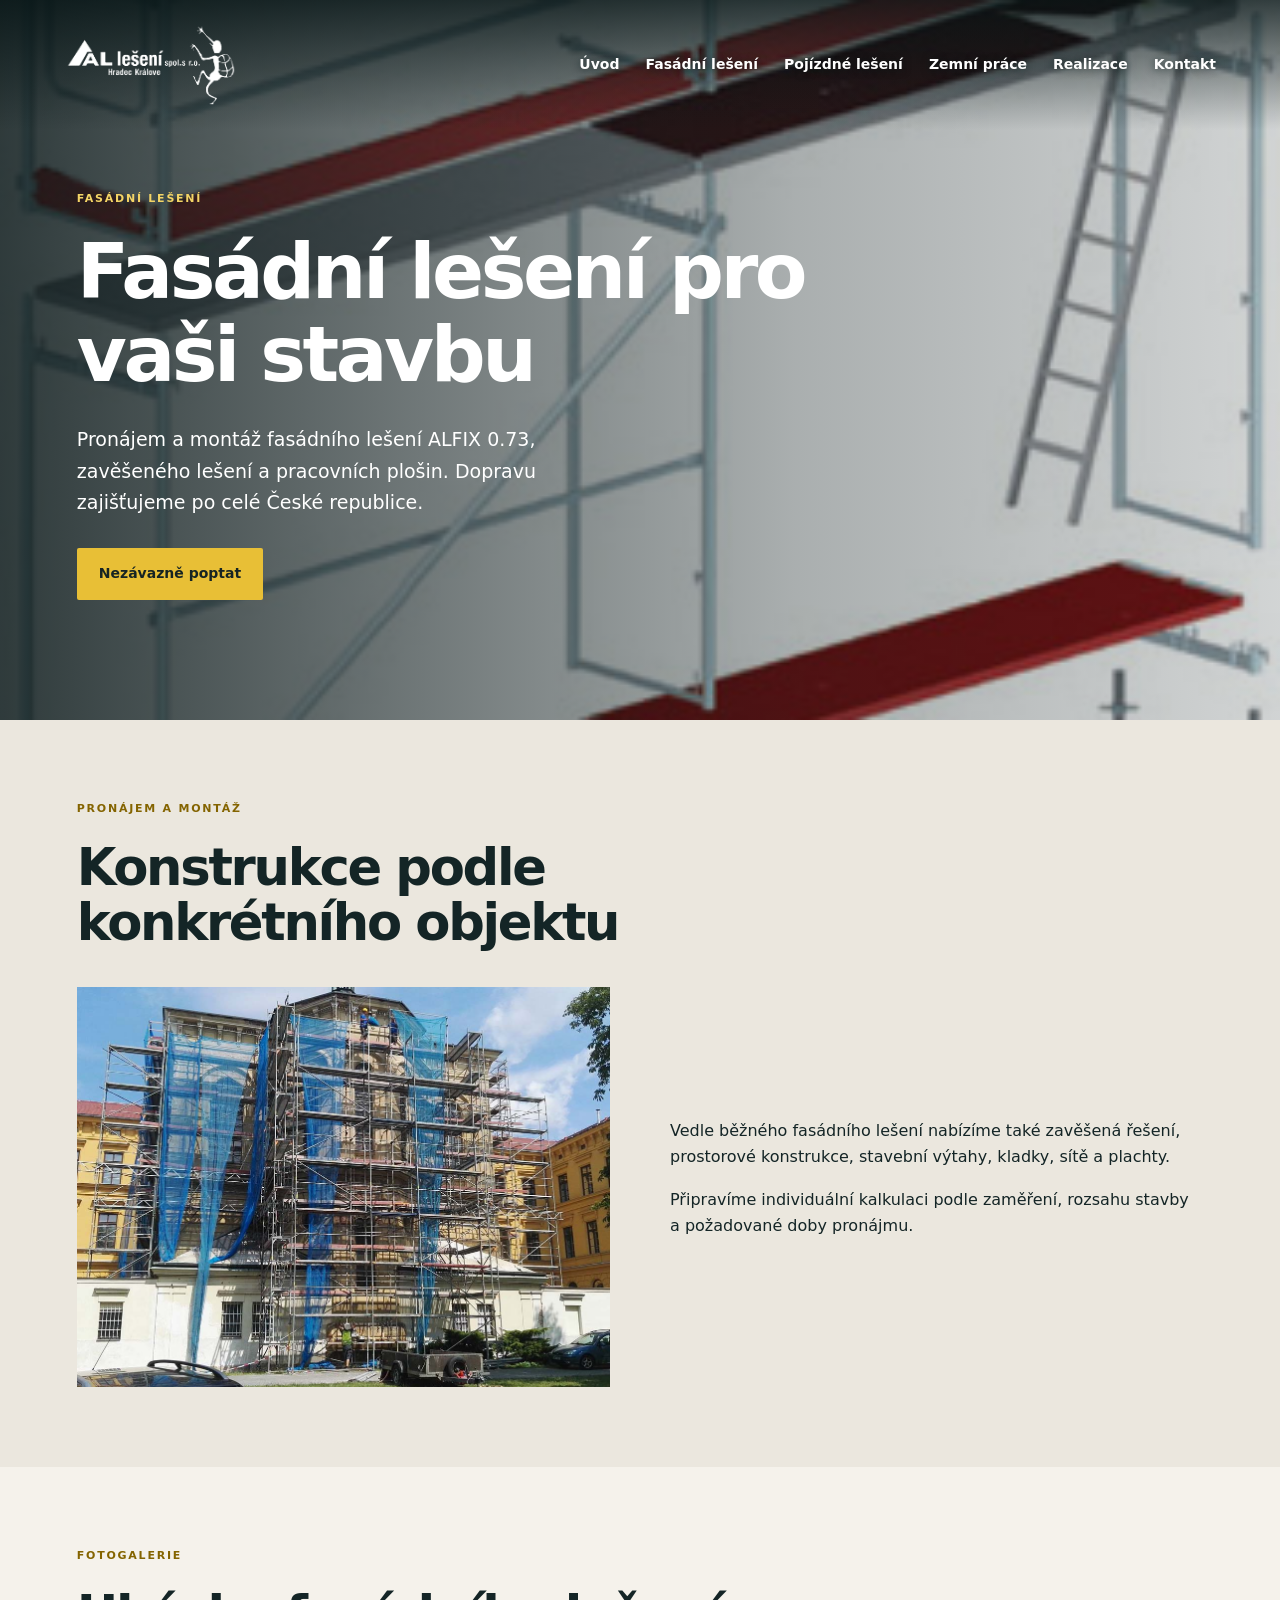
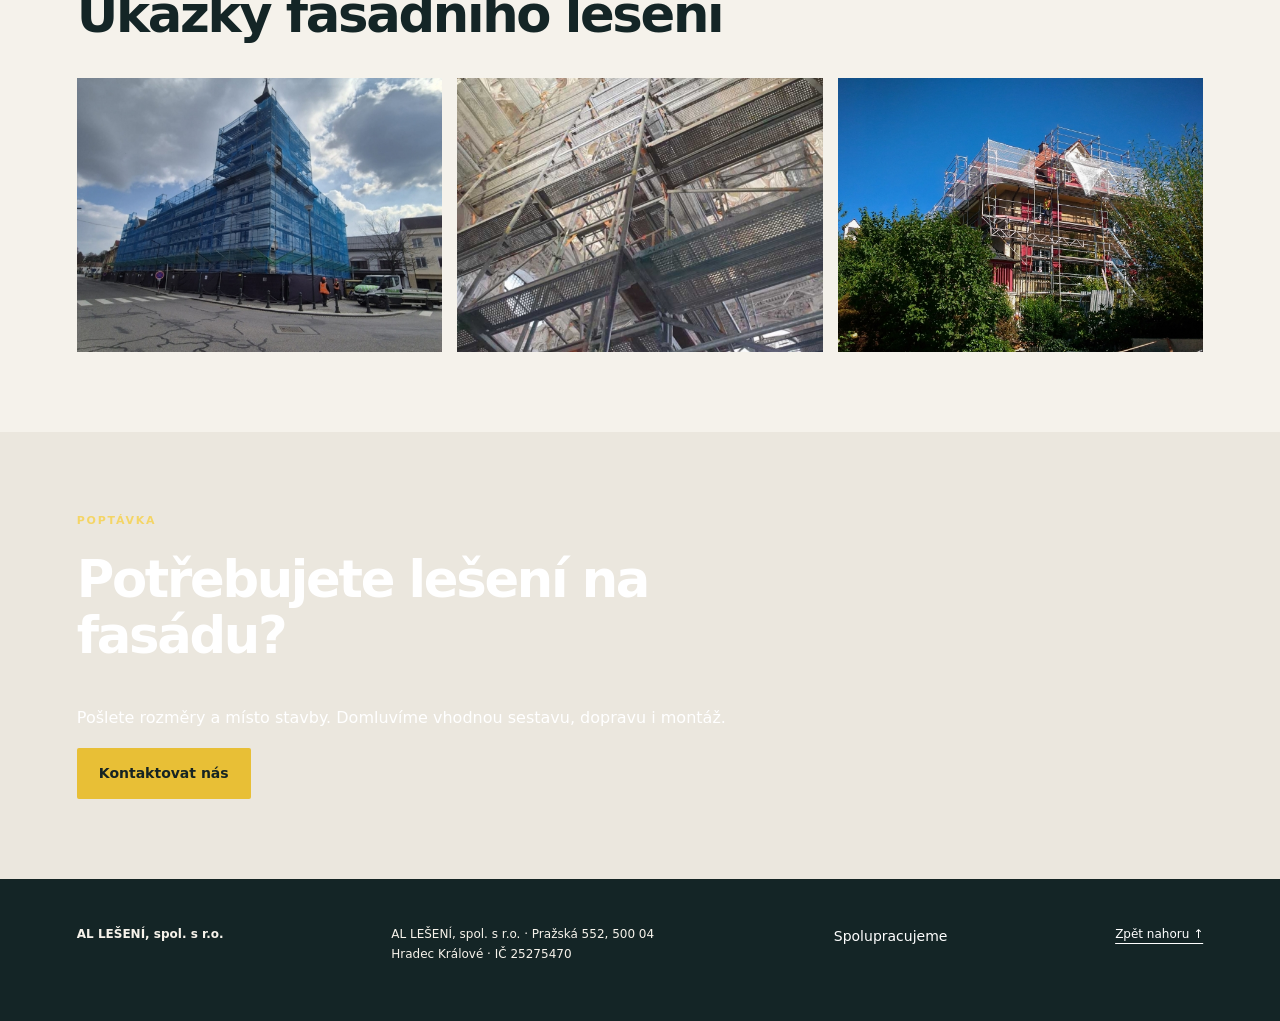
==== fasadni-leseni/index.html @ f6377f09 "Overlay navigation on hero and use yellow accents" ====
<!doctype html><html lang="cs" id="top"><head><meta charset="utf-8"><meta name="viewport" content="width=device-width, initial-scale=1"><title>Fasádní lešení | AL LEŠENÍ, spol. s r.o.</title><meta name="description" content="Informace o fasádním lešení a kontakt na AL LEŠENÍ."><meta name="theme-color" content="#e8bf36"><meta name="robots" content="noindex,nofollow"><link rel="canonical" href="https://al-leseni.seb-dev.cloud/fasadni-leseni/"><meta property="og:title" content="Fasádní lešení"><meta property="og:description" content="Informace o fasádním lešení a kontakt na AL LEŠENÍ."><meta property="og:type" content="website"><meta property="og:url" content="https://al-leseni.seb-dev.cloud/fasadni-leseni/"><link rel="stylesheet" href="../assets/site.css"><style>:root{--accent:#e8bf36;--ink:#142526;--paper:#f5f2eb;--display:system-ui,sans-serif}</style><script type="module" src="../assets/site.js"></script></head><body><a class="skip" href="#main">Přejít na obsah</a><header class="header"><a class="brand" href="../"><img src="../assets/al/logo.png" alt="AL LEŠENÍ, spol. s r.o."></a><button type="button" class="menu-toggle" aria-expanded="false" aria-controls="navigation" hidden>Menu</button><nav id="navigation" aria-label="Hlavní navigace"><a class="nav-link" href="../">Úvod</a><a class="nav-link" href="./">Fasádní lešení</a><a class="nav-link" href="../pojizdne-leseni/">Pojízdné lešení</a><a class="nav-link" href="../zemni-prace/">Zemní práce</a><a class="nav-link" href="../realizace/">Realizace</a><a class="nav-link" href="../kontakt/">Kontakt</a></nav></header><main id="main"><section id="uvod" class="hero hero--split" data-module="hero"><div class="hero-copy"><p class="eyebrow">FASÁDNÍ LEŠENÍ</p><h1>Fasádní lešení pro vaši stavbu</h1><p class="lead">Pronájem a montáž fasádního lešení ALFIX 0.73, zavěšeného lešení a pracovních plošin. Dopravu zajišťujeme po celé České republice.</p><div class="actions"><a class="button" href="../kontakt/">Nezávazně poptat</a></div></div><div class="hero-media"><img src="../assets/al/fasada.jpg" alt="Fasádní lešení na stavbě" fetchpriority="high" decoding="async" width="1200" height="800"></div></section><section id="sluzba" class="section " data-module="split"><div class="section-heading"><div><p class="eyebrow">PRONÁJEM A MONTÁŽ</p><h2>Konstrukce podle konkrétního objektu</h2></div></div><div class="split"><img src="../assets/al/fasada-2.jpg" alt="Fasádní lešení na budově" loading="lazy" decoding="async" width="1200" height="800"><div><p>Vedle běžného fasádního lešení nabízíme také zavěšená řešení, prostorové konstrukce, stavební výtahy, kladky, sítě a plachty.</p><p>Připravíme individuální kalkulaci podle zaměření, rozsahu stavby a požadované doby pronájmu.</p></div></div></section><section id="ukazky" class="section " data-module="gallery"><div class="section-heading"><div><p class="eyebrow">FOTOGALERIE</p><h2>Ukázky fasádního lešení</h2></div></div><div class="gallery" data-gallery><a href="../assets/al/budova-chocen.jpeg" data-photo><img src="../assets/al/budova-chocen.jpeg" alt="Lešení u radnice v Chocni" loading="lazy" decoding="async" width="1200" height="800"></a><a href="../assets/al/budova-interier.jpg" data-photo><img src="../assets/al/budova-interier.jpg" alt="Lešení v interiéru" loading="lazy" decoding="async" width="1200" height="800"></a><a href="../assets/al/budova-zurich.jpg" data-photo><img src="../assets/al/budova-zurich.jpg" alt="Lešení na vile v Zürichu" loading="lazy" decoding="async" width="1200" height="800"></a><dialog aria-label="Ukázky fasádního lešení"><div class="dialog-tools"><button type="button" data-close>Zavřít ×</button><button type="button" data-prev aria-label="Předchozí fotografie">←</button><button type="button" data-next aria-label="Další fotografie">→</button><span data-position role="status"></span></div><img data-large alt=""></dialog></div></section><section class="cta section" id="poptavka" data-module="cta"><p class="eyebrow">POPTÁVKA</p><h2>Potřebujete lešení na fasádu?</h2><p>Pošlete rozměry a místo stavby. Domluvíme vhodnou sestavu, dopravu i montáž.</p><a class="button" href="../kontakt/">Kontaktovat nás</a></section></main><footer class="footer"><strong>AL LEŠENÍ, spol. s r.o.</strong><p>AL LEŠENÍ, spol. s r.o. · Pražská 552, 500 04 Hradec Králové · IČ 25275470</p><div><a class="nav-link" href="../spolupracujeme/">Spolupracujeme</a></div><a href="#top">Zpět nahoru ↑</a></footer></body></html>
---- assets/site.css ----
*{box-sizing:border-box}html{scroll-behavior:smooth;scroll-padding-top:110px}body{margin:0;background:var(--paper,#f6f4ee);color:var(--ink,#182521);font:16px/1.65 system-ui,sans-serif}a{color:inherit;text-underline-offset:5px}button,input,textarea{font:inherit}button,a,input,textarea,summary{-webkit-tap-highlight-color:transparent}button,.button{cursor:pointer}a:focus-visible,button:focus-visible,input:focus-visible,textarea:focus-visible,summary:focus-visible{outline:3px solid var(--accent);outline-offset:5px}img,video{max-width:100%;display:block;object-fit:cover}h1,h2,h3,p{margin-top:0}h1,h2{font-family:var(--display);line-height:1.08;letter-spacing:-.045em}h1{font-size:clamp(3rem,6vw,6.6rem);margin-bottom:28px;max-width:14ch}h2{font-size:clamp(2rem,4vw,3.8rem);max-width:22ch}h3{line-height:1.25;font-size:1.4rem}button{border:1px solid currentColor;border-radius:3px;background:transparent;padding:10px 18px;color:inherit}[hidden]{display:none!important}.skip{position:absolute;top:-100px;left:20px;z-index:100;background:white;padding:15px}.skip:focus{top:10px}.header{padding:22px max(5vw,22px);display:flex;align-items:center;justify-content:space-between;gap:25px;background:var(--paper);border-bottom:1px solid #17241f25}.brand{text-decoration:none;font-size:25px;font-weight:800;letter-spacing:-.04em}.brand span{display:block;font-size:10px;letter-spacing:.13em;text-transform:uppercase;font-weight:600}.header nav{display:flex;gap:26px;align-items:center}.nav-link{text-decoration:none;font-size:14px}.header .menu-toggle{display:none}.hero{display:grid;grid-template-columns:1.05fr 1fr;min-height:650px;align-items:stretch}.hero-copy{padding:80px 6vw;align-self:center}.eyebrow{font-size:11px;font-weight:750;letter-spacing:.16em;text-transform:uppercase;color:var(--accent);margin-bottom:22px}.lead{font-size:19px;max-width:44ch}.hero-media{min-width:0;position:relative;background:var(--ink)}.hero-media>img,.hero-media>div,.hero-media video,.hero-media [data-embed]>img{height:100%;width:100%;object-fit:cover}.hero-media>div{position:relative}.hero-media button{position:absolute;bottom:24px;right:24px;background:var(--paper);color:var(--ink);z-index:2}.hero-media iframe{width:100%;height:100%;min-height:360px;border:0}.media-note{position:absolute;top:12px;left:20px;right:20px;color:white;background:#0009;padding:10px;font-size:12px}.hero--cover{position:relative;min-height:720px;color:white}.hero--cover .hero-media{position:absolute;inset:0}.hero--cover .hero-media:after{content:'';position:absolute;inset:0;background:linear-gradient(90deg,#000b,transparent);pointer-events:none}.hero--cover .hero-copy{position:relative;z-index:1}.hero--cover .eyebrow{color:white}.hero--cover .hero-media button{z-index:3}.actions{display:flex;flex-wrap:wrap;gap:15px;margin-top:30px}.button,form button{display:inline-block;background:var(--accent);color:white;text-decoration:none;padding:14px 22px;border:0;border-radius:2px;font-size:14px;font-weight:650}.section{padding:80px max(6vw,22px);scroll-margin-top:20px}.section-heading{display:flex;justify-content:space-between;gap:40px;align-items:end;margin-bottom:36px}.section-heading h2{margin-bottom:0}.section-heading>p{max-width:36ch}.stats-section{background:var(--ink);color:white;padding-top:42px;padding-bottom:42px}.stats-section .section-heading{margin-bottom:22px}.stats-section h2{font-size:22px}.stats{display:grid;grid-template-columns:repeat(3,1fr);gap:35px;margin:0}.stats>div{display:flex;flex-direction:column-reverse}.stats dt{font-size:13px;opacity:.75}.stats dd{font-size:36px;letter-spacing:-.04em;margin:0 0 8px}.cards{display:grid;grid-template-columns:repeat(3,minmax(0,1fr));gap:24px}.card{border:1px solid #17241f25;background:#ffffff80;overflow:hidden}.card img{width:100%;height:auto;aspect-ratio:4/3}.card-copy{padding:26px}.card-copy p:last-child{margin-bottom:0}.card-number{display:block;font-size:40px;color:var(--accent);padding:25px 26px 0}.card .eyebrow{font-size:10px;margin-bottom:12px}.text-link{font-weight:700;font-size:14px}.collection-controls{display:flex;justify-content:space-between;gap:20px;flex-wrap:wrap;margin-bottom:28px}.collection-controls label{display:flex;gap:14px;align-items:center}.filters{display:flex;gap:8px;flex-wrap:wrap}.filters button{font-size:13px}.filters [aria-pressed=true]{background:var(--ink);color:white}.result-count{font-size:12px;margin:18px 0 0}.split{display:grid;grid-template-columns:1fr 1fr;gap:60px;align-items:center}.split img{width:100%;height:auto;aspect-ratio:4/3}.split p{max-width:55ch}.steps{counter-reset:step;display:grid;grid-template-columns:repeat(3,1fr);gap:35px;padding:0;list-style:none}.steps li{border-top:1px solid #17241f40;padding-top:22px;counter-increment:step}.steps li:before{content:'0' counter(step);display:block;color:var(--accent);margin-bottom:30px}.gallery{display:grid;grid-template-columns:repeat(3,1fr);gap:15px}.gallery>a>img{width:100%;height:auto;aspect-ratio:4/3}.modal-open{overflow:hidden}dialog{border:0;width:min(1100px,95vw);max-height:95dvh;padding:18px;background:var(--paper);color:var(--ink)}dialog::backdrop{background:#000c}dialog img{width:100%;height:min(70vh,700px);object-fit:contain}.dialog-tools{display:flex;align-items:center;gap:14px;flex-wrap:wrap;margin-bottom:14px}.dialog-tools span{margin-left:auto}.specs{max-width:850px;margin:0}.specs>div{display:grid;grid-template-columns:1fr 1fr;gap:20px;border-bottom:1px solid #17241f30;padding:16px 0}.specs dd{margin:0;font-weight:700}.tags{display:flex;flex-wrap:wrap;gap:12px;list-style:none;padding:0}.tags li{padding:15px 23px;border:1px solid #17241f30;border-radius:40px}.faq{max-width:850px}.faq details{padding:20px 0;border-bottom:1px solid #17241f30}.faq summary{font-size:20px;cursor:pointer}.faq p{margin:20px 0 0}.contact-grid{display:grid;grid-template-columns:1fr 1fr;gap:60px}.contact-address{white-space:pre-line}.contact-email{font-size:clamp(18px,2.4vw,30px);overflow-wrap:anywhere}form{display:grid;gap:16px}label{display:grid;gap:6px;font-size:13px}input,textarea{width:100%;padding:12px;border:1px solid #17241f40;background:#fff9;border-radius:3px;color:var(--ink)}form>p{font-size:13px}form button{justify-self:start}.cta{background:var(--ink);color:white}.cta .eyebrow{color:white}.footer{padding:45px max(6vw,22px);border-top:1px solid #17241f30;display:flex;align-items:start;justify-content:space-between;gap:30px;font-size:12px}.footer p{max-width:36ch}.footer>div{display:flex;gap:20px}
@media(max-width:1000px){.cards{grid-template-columns:repeat(2,minmax(0,1fr))}.header nav{gap:15px}.hero-copy{padding:55px 5vw}.contact-grid{gap:30px}}
@media(max-width:760px){.header{flex-wrap:wrap;padding:18px 22px}.header nav{width:100%;flex-direction:column;align-items:start;padding:15px 0}.enhanced .header .menu-toggle{display:block}.enhanced .header nav:not(.open){display:none}.hero{grid-template-columns:1fr;min-height:0}.hero-copy{padding:55px 22px}.hero-media{height:340px}.hero--cover{min-height:680px}.hero--cover .hero-media{height:100%}.hero--cover .hero-copy{align-self:start;padding-top:80px}.section{padding:50px 22px}.section-heading{display:block}.section-heading>p{margin-top:18px}.cards,.split,.contact-grid,.steps{grid-template-columns:1fr}.split{gap:25px}.stats{grid-template-columns:1fr;gap:24px}.stats dd{font-size:32px}.gallery{grid-template-columns:repeat(2,1fr)}.footer{flex-direction:column;padding:30px 22px;gap:14px}.collection-controls label{width:100%}.collection-controls input{min-width:0}.hero-media iframe{min-height:0}}
@media(prefers-reduced-motion:reduce){html{scroll-behavior:auto}*,*:before,*:after{animation:none!important;transition:none!important}}

@media(max-width:760px){.brand{max-width:220px}.brand span{max-width:205px;font-size:9px}.header{gap:12px}.header .menu-toggle{padding:8px 12px;margin-left:auto}}

/* Shared layouts for optional business modules. */
.module-grid{display:grid;grid-template-columns:repeat(auto-fit,minmax(min(100%,260px),1fr));gap:24px}.module-card{margin:0;padding:28px;border:1px solid #23332d26;border-radius:16px;min-width:0;overflow-wrap:anywhere}.module-card img{width:100%;height:190px;object-fit:contain;border-radius:8px;margin-bottom:20px}.module-card h3{margin-top:0}.review blockquote{margin:0 0 24px;font-size:1.2rem}.partner-list{list-style:none;padding:0}.partner-list .module-card{display:flex;flex-direction:column;align-items:center;justify-content:center;gap:16px;text-align:center}.partner-list img{height:100px}.location-grid{display:grid;grid-template-columns:1fr 1fr;gap:32px}address{font-style:normal;line-height:1.8}.map-panel{background:#23332d0a;border:1px solid #23332d26;padding:24px;border-radius:16px;min-height:280px}.map-panel iframe{display:block;width:100%;height:320px;border:0;border-radius:8px}.download-list{padding:0;list-style:none}.download-list li{display:flex;align-items:center;justify-content:space-between;gap:24px;padding:24px 0;border-bottom:1px solid #23332d26}.download-list h3{margin:0}.download-list .button{flex-shrink:0}.sr-only{position:absolute;width:1px;height:1px;padding:0;margin:-1px;overflow:hidden;clip:rect(0,0,0,0);white-space:nowrap;border:0}@media(max-width:760px){.location-grid{grid-template-columns:1fr}.download-list li{align-items:flex-start;flex-direction:column}}

/* AL LEŠENÍ visual identity */
.header{background:#142526;color:#fff;border-bottom:3px solid var(--accent);min-height:104px}.header nav{flex-wrap:wrap;justify-content:flex-end}.brand{display:block;flex:0 0 auto}.brand img{width:220px;height:82px;object-fit:contain;object-position:left center}.nav-link:hover,.nav-link:focus-visible{color:#ffd9d9}.hero--cover .hero-media:after{background:linear-gradient(90deg,rgba(8,19,20,.94),rgba(8,19,20,.56) 55%,rgba(8,19,20,.24))}.hero--cover .hero-copy{max-width:900px}.hero--cover h1{max-width:13ch}.hero--cover .lead{max-width:38ch}.button:hover{background:#a72129}.card img{object-fit:cover}.gallery img{object-fit:cover}.section:nth-of-type(2n){background:#ebe7de}.cta{background:#172b2d}.footer{background:#142526;color:#f7f3eb}.footer a{color:#fff}@media(max-width:760px){.header{min-height:80px}.brand img{width:164px;height:62px}.hero--cover .hero-copy{padding-top:72px}.hero--cover .hero-media:after{background:linear-gradient(180deg,#081314c9,#08131450)}.hero--cover h1{font-size:clamp(2.8rem,10vw,4rem)}}

/* AL LEŠENÍ: navigation and logo over every hero */
.header{position:absolute;inset:0 0 auto;z-index:10;min-height:0;padding:24px max(5vw,22px);background:linear-gradient(180deg,rgba(5,19,20,.78),rgba(5,19,20,0));border:0;color:#fff;box-shadow:none}.header nav{position:relative;z-index:1}.header .brand{position:relative;z-index:1}.header .brand img{width:224px;height:82px}.header .nav-link{color:#fff;font-weight:650;text-shadow:0 1px 8px #071718b3}.header .nav-link:hover,.header .nav-link:focus-visible{color:#f6d767}.header .menu-toggle{color:#fff;border-color:#fff9;background:#10242566}
.hero,.hero--cover{position:relative;display:flex;align-items:center;min-height:720px;color:#fff}.hero .hero-media,.hero--cover .hero-media{position:absolute;inset:0;height:100%;width:100%;z-index:0}.hero .hero-media>img,.hero .hero-media>div{width:100%;height:100%}.hero .hero-media:after,.hero--cover .hero-media:after{content:'';position:absolute;inset:0;background:linear-gradient(90deg,rgba(5,19,20,.83),rgba(5,19,20,.34) 62%,rgba(5,19,20,.18));pointer-events:none}.hero .hero-copy,.hero--cover .hero-copy{position:relative;z-index:1;align-self:center;padding:165px max(6vw,22px) 95px;max-width:900px}.hero .eyebrow,.hero--cover .eyebrow{color:#f4d566}.hero .lead{color:#fff}.hero .actions{position:relative;z-index:1}
.button,form button{background:var(--accent);color:#162423}.button:hover,form button:hover{background:#f4d66a;color:#162423}.eyebrow{color:#846400}.card-number{color:#846400}.cta .eyebrow{color:#f4d566}.footer .nav-link:hover{color:#f4d566}
@media(max-width:760px){.header{padding:15px 22px;align-items:center;gap:10px;min-height:0}.header .brand img{width:164px;height:65px}.enhanced .header nav.open{background:rgba(10,29,30,.96);border:1px solid #fff3;border-radius:8px;padding:18px;gap:12px}.header .menu-toggle{margin-left:auto}.hero,.hero--cover{min-height:700px}.hero .hero-media,.hero--cover .hero-media{height:100%}.hero .hero-media:after,.hero--cover .hero-media:after{background:linear-gradient(180deg,rgba(5,19,20,.74),rgba(5,19,20,.64) 65%,rgba(5,19,20,.38))}.hero .hero-copy,.hero--cover .hero-copy{align-self:center;padding:155px 22px 78px;max-width:100%}.hero h1{font-size:clamp(2.7rem,10vw,4.3rem)}.hero .lead{font-size:17px}}
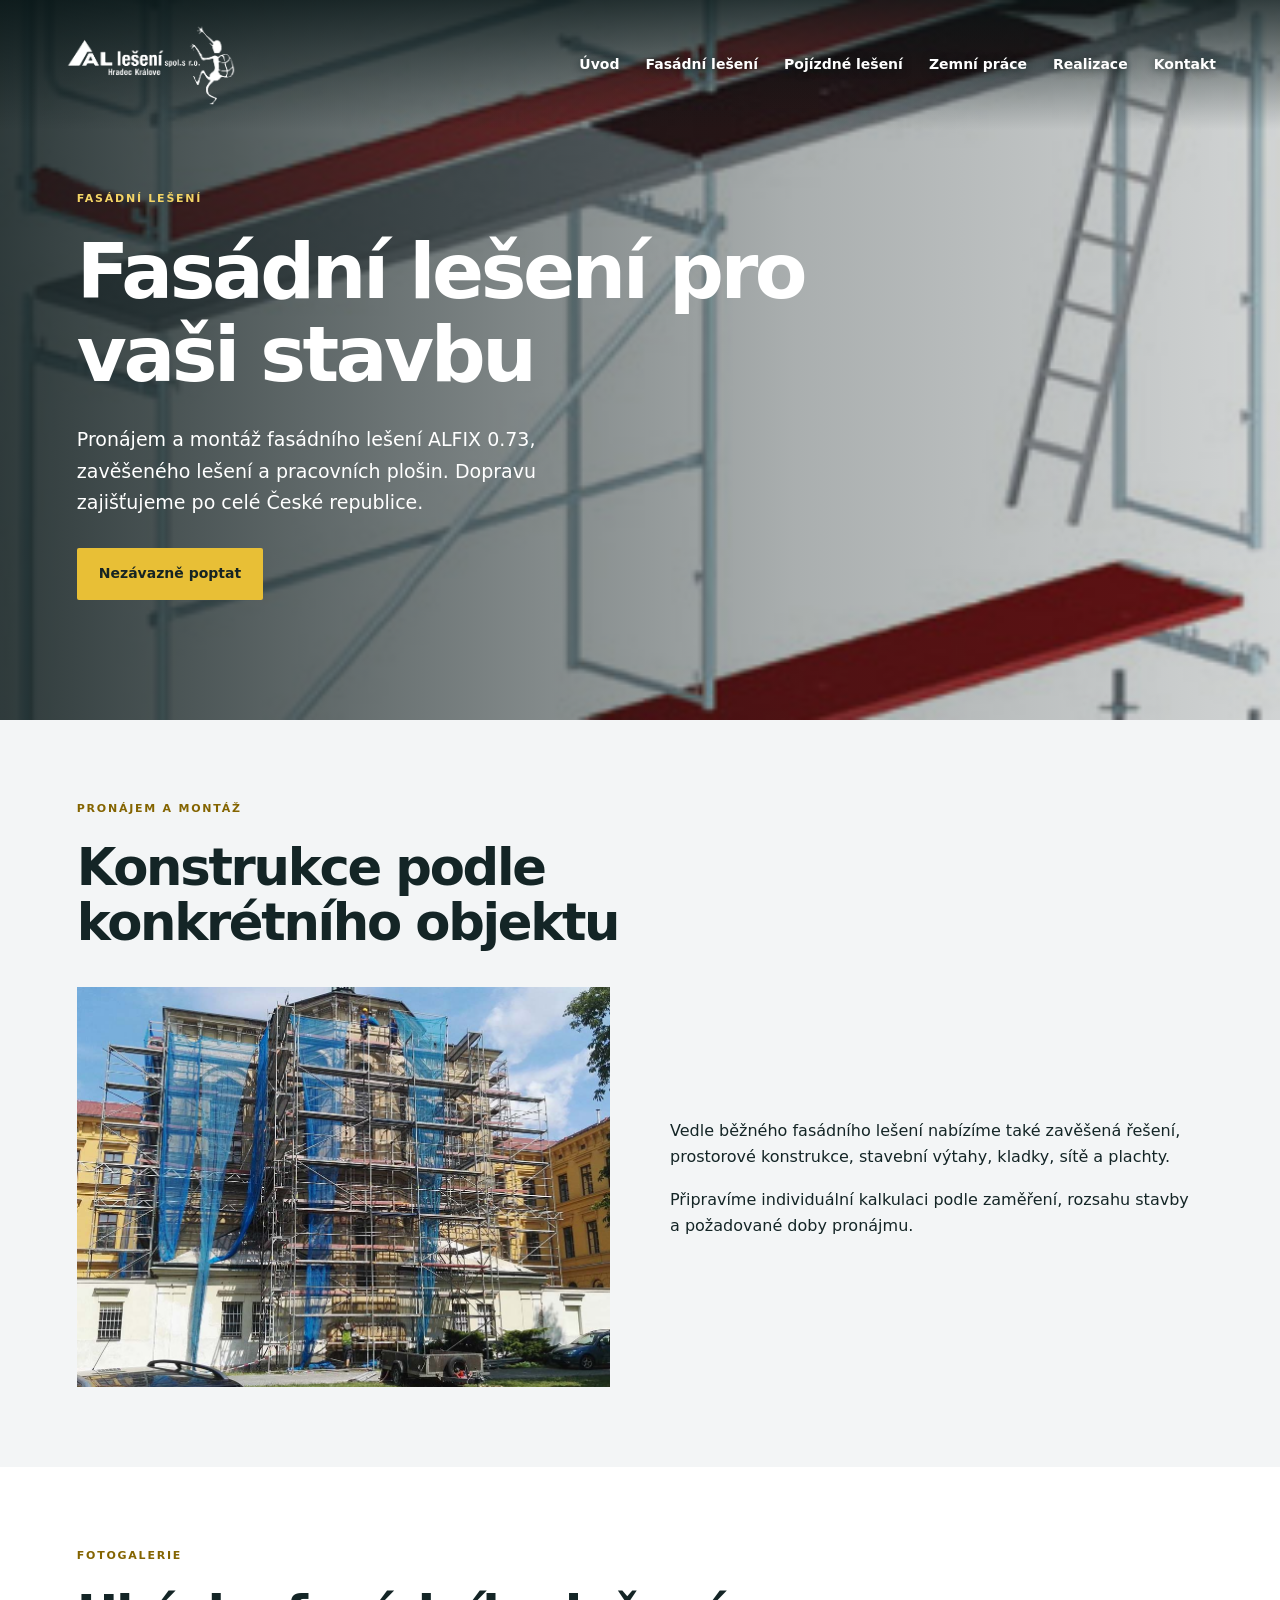
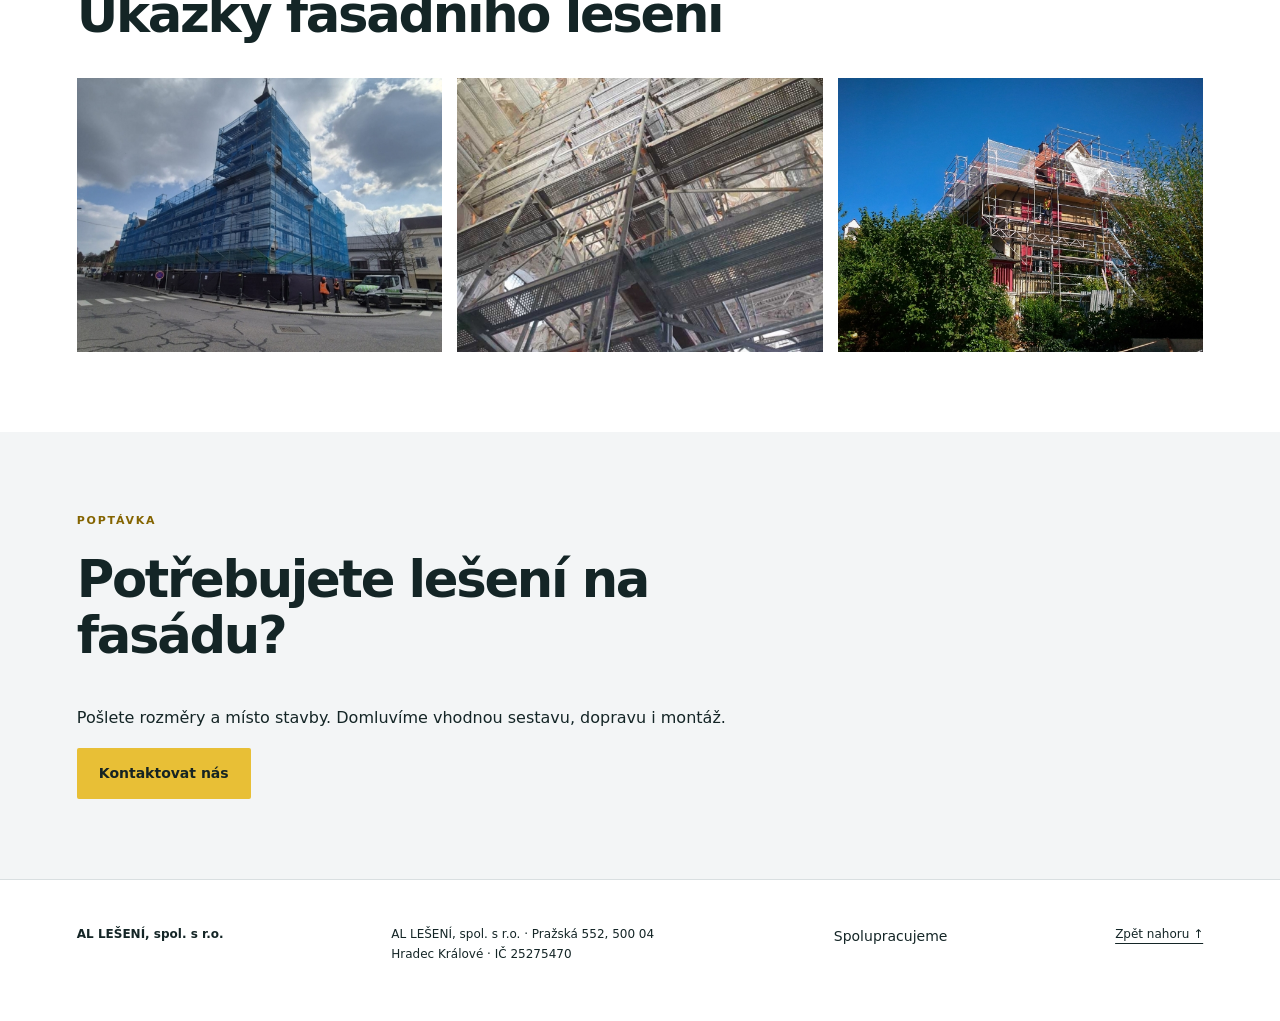
==== commit 73a8901b: "Use white and soft gray page backgrounds" ====
--- a/fasadni-leseni/index.html
+++ b/fasadni-leseni/index.html
@@ -1 +1 @@
-<!doctype html><html lang="cs" id="top"><head><meta charset="utf-8"><meta name="viewport" content="width=device-width, initial-scale=1"><title>Fasádní lešení | AL LEŠENÍ, spol. s r.o.</title><meta name="description" content="Informace o fasádním lešení a kontakt na AL LEŠENÍ."><meta name="theme-color" content="#e8bf36"><meta name="robots" content="noindex,nofollow"><link rel="canonical" href="https://al-leseni.seb-dev.cloud/fasadni-leseni/"><meta property="og:title" content="Fasádní lešení"><meta property="og:description" content="Informace o fasádním lešení a kontakt na AL LEŠENÍ."><meta property="og:type" content="website"><meta property="og:url" content="https://al-leseni.seb-dev.cloud/fasadni-leseni/"><link rel="stylesheet" href="../assets/site.css"><style>:root{--accent:#e8bf36;--ink:#142526;--paper:#f5f2eb;--display:system-ui,sans-serif}</style><script type="module" src="../assets/site.js"></script></head><body><a class="skip" href="#main">Přejít na obsah</a><header class="header"><a class="brand" href="../"><img src="../assets/al/logo.png" alt="AL LEŠENÍ, spol. s r.o."></a><button type="button" class="menu-toggle" aria-expanded="false" aria-controls="navigation" hidden>Menu</button><nav id="navigation" aria-label="Hlavní navigace"><a class="nav-link" href="../">Úvod</a><a class="nav-link" href="./">Fasádní lešení</a><a class="nav-link" href="../pojizdne-leseni/">Pojízdné lešení</a><a class="nav-link" href="../zemni-prace/">Zemní práce</a><a class="nav-link" href="../realizace/">Realizace</a><a class="nav-link" href="../kontakt/">Kontakt</a></nav></header><main id="main"><section id="uvod" class="hero hero--split" data-module="hero"><div class="hero-copy"><p class="eyebrow">FASÁDNÍ LEŠENÍ</p><h1>Fasádní lešení pro vaši stavbu</h1><p class="lead">Pronájem a montáž fasádního lešení ALFIX 0.73, zavěšeného lešení a pracovních plošin. Dopravu zajišťujeme po celé České republice.</p><div class="actions"><a class="button" href="../kontakt/">Nezávazně poptat</a></div></div><div class="hero-media"><img src="../assets/al/fasada.jpg" alt="Fasádní lešení na stavbě" fetchpriority="high" decoding="async" width="1200" height="800"></div></section><section id="sluzba" class="section " data-module="split"><div class="section-heading"><div><p class="eyebrow">PRONÁJEM A MONTÁŽ</p><h2>Konstrukce podle konkrétního objektu</h2></div></div><div class="split"><img src="../assets/al/fasada-2.jpg" alt="Fasádní lešení na budově" loading="lazy" decoding="async" width="1200" height="800"><div><p>Vedle běžného fasádního lešení nabízíme také zavěšená řešení, prostorové konstrukce, stavební výtahy, kladky, sítě a plachty.</p><p>Připravíme individuální kalkulaci podle zaměření, rozsahu stavby a požadované doby pronájmu.</p></div></div></section><section id="ukazky" class="section " data-module="gallery"><div class="section-heading"><div><p class="eyebrow">FOTOGALERIE</p><h2>Ukázky fasádního lešení</h2></div></div><div class="gallery" data-gallery><a href="../assets/al/budova-chocen.jpeg" data-photo><img src="../assets/al/budova-chocen.jpeg" alt="Lešení u radnice v Chocni" loading="lazy" decoding="async" width="1200" height="800"></a><a href="../assets/al/budova-interier.jpg" data-photo><img src="../assets/al/budova-interier.jpg" alt="Lešení v interiéru" loading="lazy" decoding="async" width="1200" height="800"></a><a href="../assets/al/budova-zurich.jpg" data-photo><img src="../assets/al/budova-zurich.jpg" alt="Lešení na vile v Zürichu" loading="lazy" decoding="async" width="1200" height="800"></a><dialog aria-label="Ukázky fasádního lešení"><div class="dialog-tools"><button type="button" data-close>Zavřít ×</button><button type="button" data-prev aria-label="Předchozí fotografie">←</button><button type="button" data-next aria-label="Další fotografie">→</button><span data-position role="status"></span></div><img data-large alt=""></dialog></div></section><section class="cta section" id="poptavka" data-module="cta"><p class="eyebrow">POPTÁVKA</p><h2>Potřebujete lešení na fasádu?</h2><p>Pošlete rozměry a místo stavby. Domluvíme vhodnou sestavu, dopravu i montáž.</p><a class="button" href="../kontakt/">Kontaktovat nás</a></section></main><footer class="footer"><strong>AL LEŠENÍ, spol. s r.o.</strong><p>AL LEŠENÍ, spol. s r.o. · Pražská 552, 500 04 Hradec Králové · IČ 25275470</p><div><a class="nav-link" href="../spolupracujeme/">Spolupracujeme</a></div><a href="#top">Zpět nahoru ↑</a></footer></body></html>+<!doctype html><html lang="cs" id="top"><head><meta charset="utf-8"><meta name="viewport" content="width=device-width, initial-scale=1"><title>Fasádní lešení | AL LEŠENÍ, spol. s r.o.</title><meta name="description" content="Informace o fasádním lešení a kontakt na AL LEŠENÍ."><meta name="theme-color" content="#e8bf36"><meta name="robots" content="noindex,nofollow"><link rel="canonical" href="https://al-leseni.seb-dev.cloud/fasadni-leseni/"><meta property="og:title" content="Fasádní lešení"><meta property="og:description" content="Informace o fasádním lešení a kontakt na AL LEŠENÍ."><meta property="og:type" content="website"><meta property="og:url" content="https://al-leseni.seb-dev.cloud/fasadni-leseni/"><link rel="stylesheet" href="../assets/site.css?v=20261030-white"><style>:root{--accent:#e8bf36;--ink:#142526;--paper:#ffffff;--display:system-ui,sans-serif}</style><script type="module" src="../assets/site.js?v=20261030-white"></script></head><body><a class="skip" href="#main">Přejít na obsah</a><header class="header"><a class="brand" href="../"><img src="../assets/al/logo.png" alt="AL LEŠENÍ, spol. s r.o."></a><button type="button" class="menu-toggle" aria-expanded="false" aria-controls="navigation" hidden>Menu</button><nav id="navigation" aria-label="Hlavní navigace"><a class="nav-link" href="../">Úvod</a><a class="nav-link" href="./">Fasádní lešení</a><a class="nav-link" href="../pojizdne-leseni/">Pojízdné lešení</a><a class="nav-link" href="../zemni-prace/">Zemní práce</a><a class="nav-link" href="../realizace/">Realizace</a><a class="nav-link" href="../kontakt/">Kontakt</a></nav></header><main id="main"><section id="uvod" class="hero hero--split" data-module="hero"><div class="hero-copy"><p class="eyebrow">FASÁDNÍ LEŠENÍ</p><h1>Fasádní lešení pro vaši stavbu</h1><p class="lead">Pronájem a montáž fasádního lešení ALFIX 0.73, zavěšeného lešení a pracovních plošin. Dopravu zajišťujeme po celé České republice.</p><div class="actions"><a class="button" href="../kontakt/">Nezávazně poptat</a></div></div><div class="hero-media"><img src="../assets/al/fasada.jpg" alt="Fasádní lešení na stavbě" fetchpriority="high" decoding="async" width="1200" height="800"></div></section><section id="sluzba" class="section " data-module="split"><div class="section-heading"><div><p class="eyebrow">PRONÁJEM A MONTÁŽ</p><h2>Konstrukce podle konkrétního objektu</h2></div></div><div class="split"><img src="../assets/al/fasada-2.jpg" alt="Fasádní lešení na budově" loading="lazy" decoding="async" width="1200" height="800"><div><p>Vedle běžného fasádního lešení nabízíme také zavěšená řešení, prostorové konstrukce, stavební výtahy, kladky, sítě a plachty.</p><p>Připravíme individuální kalkulaci podle zaměření, rozsahu stavby a požadované doby pronájmu.</p></div></div></section><section id="ukazky" class="section " data-module="gallery"><div class="section-heading"><div><p class="eyebrow">FOTOGALERIE</p><h2>Ukázky fasádního lešení</h2></div></div><div class="gallery" data-gallery><a href="../assets/al/budova-chocen.jpeg" data-photo><img src="../assets/al/budova-chocen.jpeg" alt="Lešení u radnice v Chocni" loading="lazy" decoding="async" width="1200" height="800"></a><a href="../assets/al/budova-interier.jpg" data-photo><img src="../assets/al/budova-interier.jpg" alt="Lešení v interiéru" loading="lazy" decoding="async" width="1200" height="800"></a><a href="../assets/al/budova-zurich.jpg" data-photo><img src="../assets/al/budova-zurich.jpg" alt="Lešení na vile v Zürichu" loading="lazy" decoding="async" width="1200" height="800"></a><dialog aria-label="Ukázky fasádního lešení"><div class="dialog-tools"><button type="button" data-close>Zavřít ×</button><button type="button" data-prev aria-label="Předchozí fotografie">←</button><button type="button" data-next aria-label="Další fotografie">→</button><span data-position role="status"></span></div><img data-large alt=""></dialog></div></section><section class="cta section" id="poptavka" data-module="cta"><p class="eyebrow">POPTÁVKA</p><h2>Potřebujete lešení na fasádu?</h2><p>Pošlete rozměry a místo stavby. Domluvíme vhodnou sestavu, dopravu i montáž.</p><a class="button" href="../kontakt/">Kontaktovat nás</a></section></main><footer class="footer"><strong>AL LEŠENÍ, spol. s r.o.</strong><p>AL LEŠENÍ, spol. s r.o. · Pražská 552, 500 04 Hradec Králové · IČ 25275470</p><div><a class="nav-link" href="../spolupracujeme/">Spolupracujeme</a></div><a href="#top">Zpět nahoru ↑</a></footer></body></html>
--- a/assets/site.css
+++ b/assets/site.css
@@ -16,3 +16,6 @@
 .hero,.hero--cover{position:relative;display:flex;align-items:center;min-height:720px;color:#fff}.hero .hero-media,.hero--cover .hero-media{position:absolute;inset:0;height:100%;width:100%;z-index:0}.hero .hero-media>img,.hero .hero-media>div{width:100%;height:100%}.hero .hero-media:after,.hero--cover .hero-media:after{content:'';position:absolute;inset:0;background:linear-gradient(90deg,rgba(5,19,20,.83),rgba(5,19,20,.34) 62%,rgba(5,19,20,.18));pointer-events:none}.hero .hero-copy,.hero--cover .hero-copy{position:relative;z-index:1;align-self:center;padding:165px max(6vw,22px) 95px;max-width:900px}.hero .eyebrow,.hero--cover .eyebrow{color:#f4d566}.hero .lead{color:#fff}.hero .actions{position:relative;z-index:1}
 .button,form button{background:var(--accent);color:#162423}.button:hover,form button:hover{background:#f4d66a;color:#162423}.eyebrow{color:#846400}.card-number{color:#846400}.cta .eyebrow{color:#f4d566}.footer .nav-link:hover{color:#f4d566}
 @media(max-width:760px){.header{padding:15px 22px;align-items:center;gap:10px;min-height:0}.header .brand img{width:164px;height:65px}.enhanced .header nav.open{background:rgba(10,29,30,.96);border:1px solid #fff3;border-radius:8px;padding:18px;gap:12px}.header .menu-toggle{margin-left:auto}.hero,.hero--cover{min-height:700px}.hero .hero-media,.hero--cover .hero-media{height:100%}.hero .hero-media:after,.hero--cover .hero-media:after{background:linear-gradient(180deg,rgba(5,19,20,.74),rgba(5,19,20,.64) 65%,rgba(5,19,20,.38))}.hero .hero-copy,.hero--cover .hero-copy{align-self:center;padding:155px 22px 78px;max-width:100%}.hero h1{font-size:clamp(2.7rem,10vw,4.3rem)}.hero .lead{font-size:17px}}
+
+/* Light page surfaces */
+body{background:#fff}.section{background:#fff}.section:nth-of-type(2n){background:#f3f5f6}.card{background:#fff;border-color:#d9dfe1}.module-card{background:#fff;border-color:#d9dfe1}.cta{background:#fff;color:var(--ink)}.cta .eyebrow{color:#846400}.footer{background:#fff;color:var(--ink);border-top:1px solid #d9dfe1}.footer a,.footer .nav-link{color:var(--ink)}.footer .nav-link:hover{color:#846400}.map-panel{background:#f3f5f6}dialog{background:#fff}
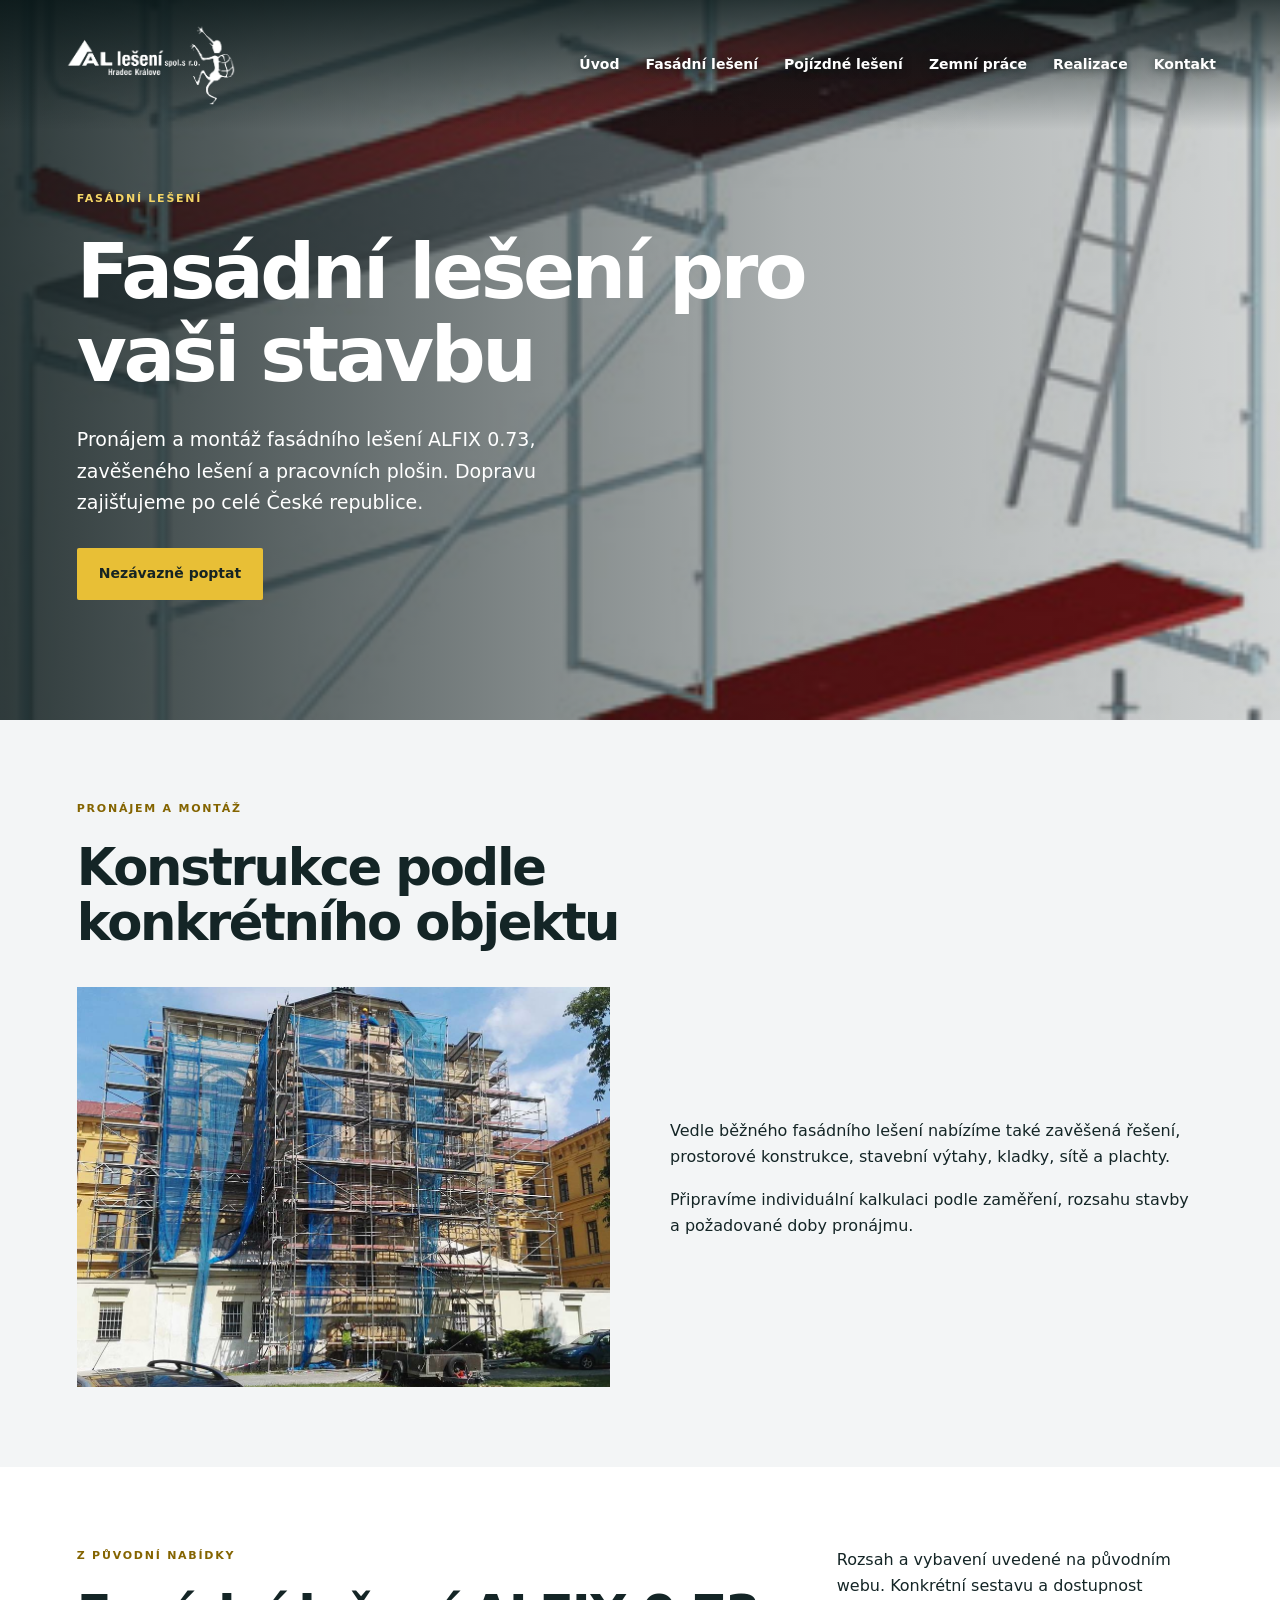
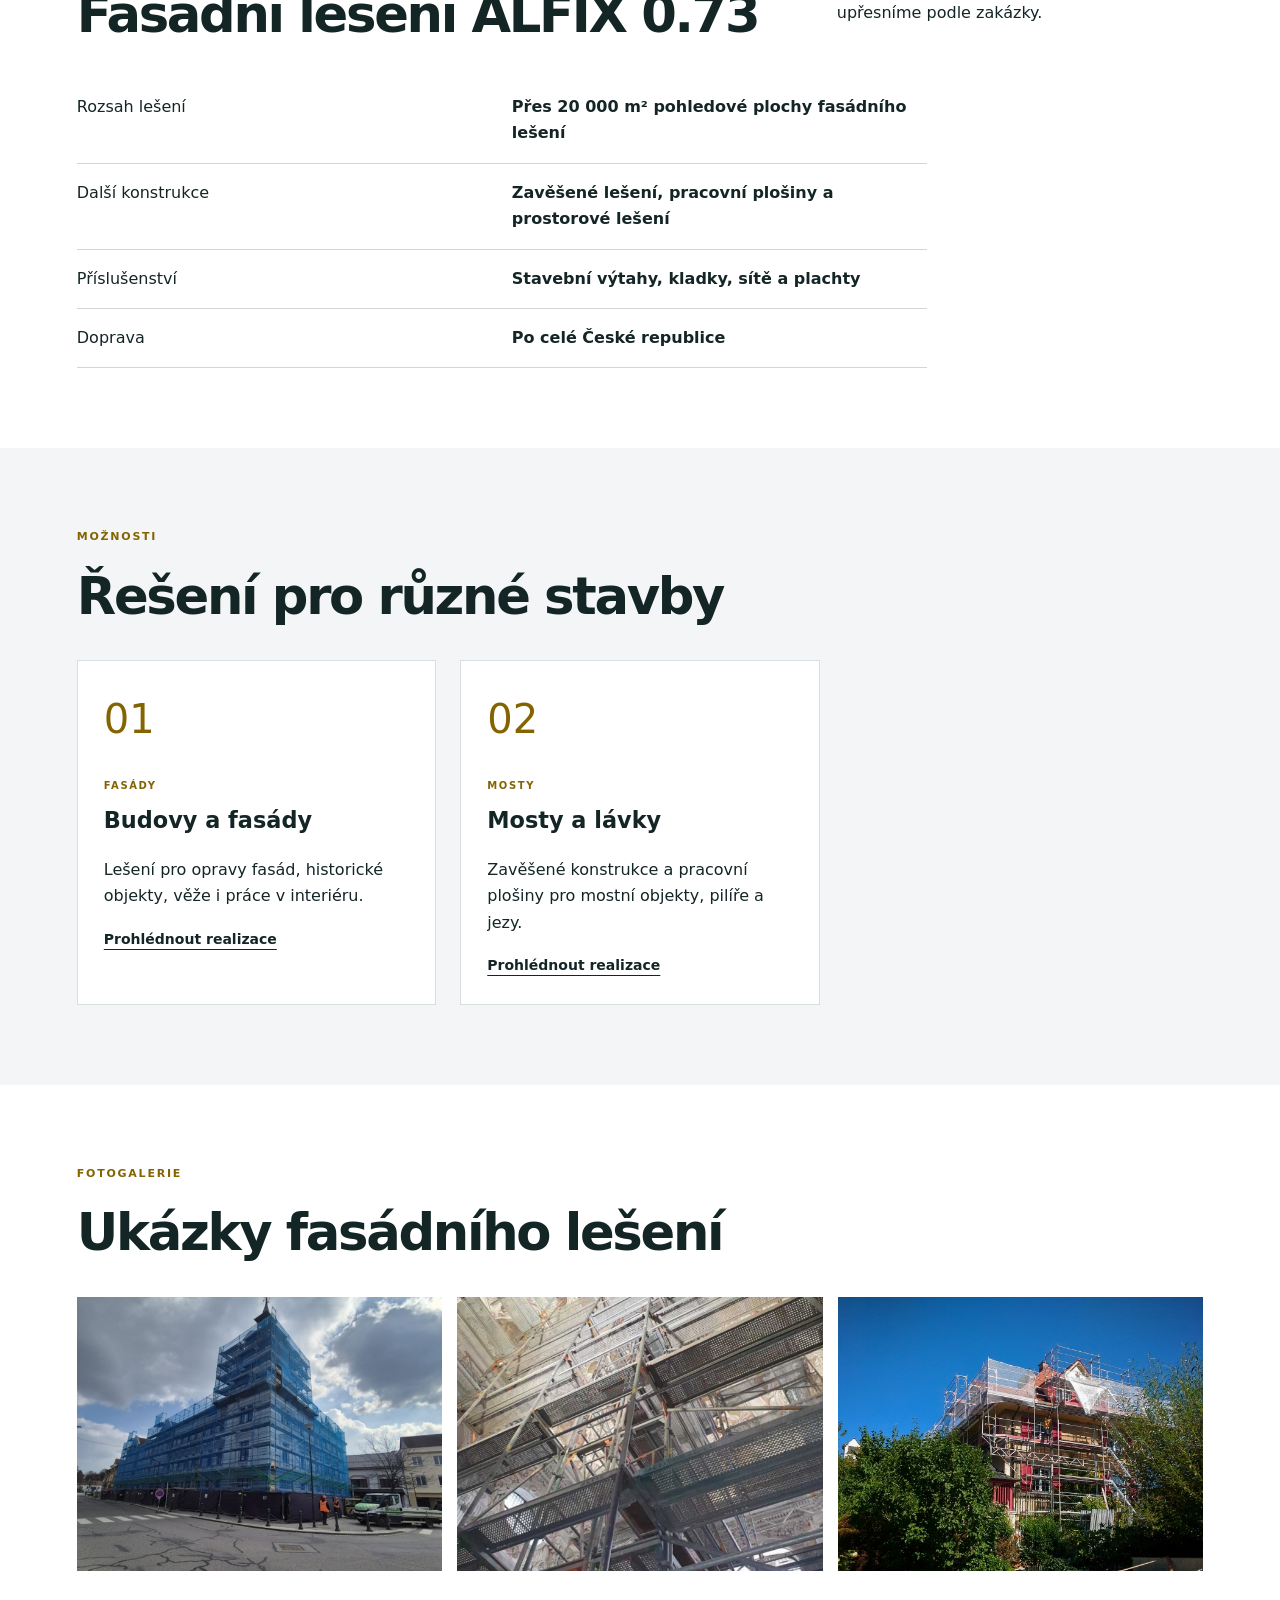
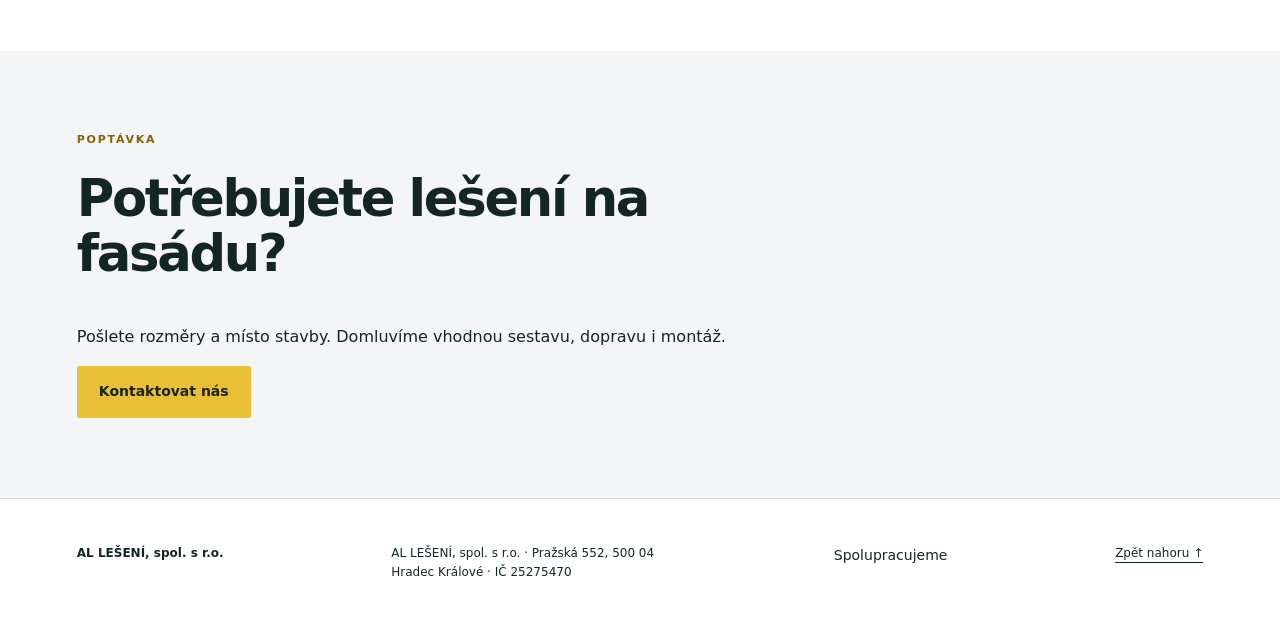
==== commit ca021a43: "Expand AL Lešení service pages and galleries" ====
--- a/fasadni-leseni/index.html
+++ b/fasadni-leseni/index.html
@@ -1 +1 @@
-<!doctype html><html lang="cs" id="top"><head><meta charset="utf-8"><meta name="viewport" content="width=device-width, initial-scale=1"><title>Fasádní lešení | AL LEŠENÍ, spol. s r.o.</title><meta name="description" content="Informace o fasádním lešení a kontakt na AL LEŠENÍ."><meta name="theme-color" content="#e8bf36"><meta name="robots" content="noindex,nofollow"><link rel="canonical" href="https://al-leseni.seb-dev.cloud/fasadni-leseni/"><meta property="og:title" content="Fasádní lešení"><meta property="og:description" content="Informace o fasádním lešení a kontakt na AL LEŠENÍ."><meta property="og:type" content="website"><meta property="og:url" content="https://al-leseni.seb-dev.cloud/fasadni-leseni/"><link rel="stylesheet" href="../assets/site.css?v=20261030-white"><style>:root{--accent:#e8bf36;--ink:#142526;--paper:#ffffff;--display:system-ui,sans-serif}</style><script type="module" src="../assets/site.js?v=20261030-white"></script></head><body><a class="skip" href="#main">Přejít na obsah</a><header class="header"><a class="brand" href="../"><img src="../assets/al/logo.png" alt="AL LEŠENÍ, spol. s r.o."></a><button type="button" class="menu-toggle" aria-expanded="false" aria-controls="navigation" hidden>Menu</button><nav id="navigation" aria-label="Hlavní navigace"><a class="nav-link" href="../">Úvod</a><a class="nav-link" href="./">Fasádní lešení</a><a class="nav-link" href="../pojizdne-leseni/">Pojízdné lešení</a><a class="nav-link" href="../zemni-prace/">Zemní práce</a><a class="nav-link" href="../realizace/">Realizace</a><a class="nav-link" href="../kontakt/">Kontakt</a></nav></header><main id="main"><section id="uvod" class="hero hero--split" data-module="hero"><div class="hero-copy"><p class="eyebrow">FASÁDNÍ LEŠENÍ</p><h1>Fasádní lešení pro vaši stavbu</h1><p class="lead">Pronájem a montáž fasádního lešení ALFIX 0.73, zavěšeného lešení a pracovních plošin. Dopravu zajišťujeme po celé České republice.</p><div class="actions"><a class="button" href="../kontakt/">Nezávazně poptat</a></div></div><div class="hero-media"><img src="../assets/al/fasada.jpg" alt="Fasádní lešení na stavbě" fetchpriority="high" decoding="async" width="1200" height="800"></div></section><section id="sluzba" class="section " data-module="split"><div class="section-heading"><div><p class="eyebrow">PRONÁJEM A MONTÁŽ</p><h2>Konstrukce podle konkrétního objektu</h2></div></div><div class="split"><img src="../assets/al/fasada-2.jpg" alt="Fasádní lešení na budově" loading="lazy" decoding="async" width="1200" height="800"><div><p>Vedle běžného fasádního lešení nabízíme také zavěšená řešení, prostorové konstrukce, stavební výtahy, kladky, sítě a plachty.</p><p>Připravíme individuální kalkulaci podle zaměření, rozsahu stavby a požadované doby pronájmu.</p></div></div></section><section id="ukazky" class="section " data-module="gallery"><div class="section-heading"><div><p class="eyebrow">FOTOGALERIE</p><h2>Ukázky fasádního lešení</h2></div></div><div class="gallery" data-gallery><a href="../assets/al/budova-chocen.jpeg" data-photo><img src="../assets/al/budova-chocen.jpeg" alt="Lešení u radnice v Chocni" loading="lazy" decoding="async" width="1200" height="800"></a><a href="../assets/al/budova-interier.jpg" data-photo><img src="../assets/al/budova-interier.jpg" alt="Lešení v interiéru" loading="lazy" decoding="async" width="1200" height="800"></a><a href="../assets/al/budova-zurich.jpg" data-photo><img src="../assets/al/budova-zurich.jpg" alt="Lešení na vile v Zürichu" loading="lazy" decoding="async" width="1200" height="800"></a><dialog aria-label="Ukázky fasádního lešení"><div class="dialog-tools"><button type="button" data-close>Zavřít ×</button><button type="button" data-prev aria-label="Předchozí fotografie">←</button><button type="button" data-next aria-label="Další fotografie">→</button><span data-position role="status"></span></div><img data-large alt=""></dialog></div></section><section class="cta section" id="poptavka" data-module="cta"><p class="eyebrow">POPTÁVKA</p><h2>Potřebujete lešení na fasádu?</h2><p>Pošlete rozměry a místo stavby. Domluvíme vhodnou sestavu, dopravu i montáž.</p><a class="button" href="../kontakt/">Kontaktovat nás</a></section></main><footer class="footer"><strong>AL LEŠENÍ, spol. s r.o.</strong><p>AL LEŠENÍ, spol. s r.o. · Pražská 552, 500 04 Hradec Králové · IČ 25275470</p><div><a class="nav-link" href="../spolupracujeme/">Spolupracujeme</a></div><a href="#top">Zpět nahoru ↑</a></footer></body></html>+<!doctype html><html lang="cs" id="top"><head><meta charset="utf-8"><meta name="viewport" content="width=device-width, initial-scale=1"><title>Fasádní lešení | AL LEŠENÍ, spol. s r.o.</title><meta name="description" content="Informace o fasádním lešení a kontakt na AL LEŠENÍ."><meta name="theme-color" content="#e8bf36"><meta name="robots" content="noindex,nofollow"><link rel="canonical" href="https://al-leseni.seb-dev.cloud/fasadni-leseni/"><meta property="og:title" content="Fasádní lešení"><meta property="og:description" content="Informace o fasádním lešení a kontakt na AL LEŠENÍ."><meta property="og:type" content="website"><meta property="og:url" content="https://al-leseni.seb-dev.cloud/fasadni-leseni/"><link rel="stylesheet" href="../assets/site.css?v=20261030-cards"><style>:root{--accent:#e8bf36;--ink:#142526;--paper:#ffffff;--display:system-ui,sans-serif}</style><script type="module" src="../assets/site.js?v=20261030-white"></script></head><body><a class="skip" href="#main">Přejít na obsah</a><header class="header"><a class="brand" href="../"><img src="../assets/al/logo.png" alt="AL LEŠENÍ, spol. s r.o."></a><button type="button" class="menu-toggle" aria-expanded="false" aria-controls="navigation" hidden>Menu</button><nav id="navigation" aria-label="Hlavní navigace"><a class="nav-link" href="../">Úvod</a><a class="nav-link" href="./">Fasádní lešení</a><a class="nav-link" href="../pojizdne-leseni/">Pojízdné lešení</a><a class="nav-link" href="../zemni-prace/">Zemní práce</a><a class="nav-link" href="../realizace/">Realizace</a><a class="nav-link" href="../kontakt/">Kontakt</a></nav></header><main id="main"><section id="uvod" class="hero hero--split" data-module="hero"><div class="hero-copy"><p class="eyebrow">FASÁDNÍ LEŠENÍ</p><h1>Fasádní lešení pro vaši stavbu</h1><p class="lead">Pronájem a montáž fasádního lešení ALFIX 0.73, zavěšeného lešení a pracovních plošin. Dopravu zajišťujeme po celé České republice.</p><div class="actions"><a class="button" href="../kontakt/">Nezávazně poptat</a></div></div><div class="hero-media"><img src="../assets/al/fasada.jpg" alt="Fasádní lešení na stavbě" fetchpriority="high" decoding="async" width="1200" height="800"></div></section><section id="sluzba" class="section " data-module="split"><div class="section-heading"><div><p class="eyebrow">PRONÁJEM A MONTÁŽ</p><h2>Konstrukce podle konkrétního objektu</h2></div></div><div class="split"><img src="../assets/al/fasada-2.jpg" alt="Fasádní lešení na budově" loading="lazy" decoding="async" width="1200" height="800"><div><p>Vedle běžného fasádního lešení nabízíme také zavěšená řešení, prostorové konstrukce, stavební výtahy, kladky, sítě a plachty.</p><p>Připravíme individuální kalkulaci podle zaměření, rozsahu stavby a požadované doby pronájmu.</p></div></div></section><section id="rozsah" class="section " data-module="specs"><div class="section-heading"><div><p class="eyebrow">Z PŮVODNÍ NABÍDKY</p><h2>Fasádní lešení ALFIX 0.73</h2></div><p>Rozsah a vybavení uvedené na původním webu. Konkrétní sestavu a dostupnost upřesníme podle zakázky.</p></div><dl class="specs"><div><dt>Rozsah lešení</dt><dd>Přes 20 000 m² pohledové plochy fasádního lešení</dd></div><div><dt>Další konstrukce</dt><dd>Zavěšené lešení, pracovní plošiny a prostorové lešení</dd></div><div><dt>Příslušenství</dt><dd>Stavební výtahy, kladky, sítě a plachty</dd></div><div><dt>Doprava</dt><dd>Po celé České republice</dd></div></dl></section><section id="typy" class="section collection" data-module="cards"><div class="section-heading"><div><p class="eyebrow">MOŽNOSTI</p><h2>Řešení pro různé stavby</h2></div></div><div class="cards"><article class="card" data-card data-category="FASÁDY" data-search="Budovy a fasády Lešení pro opravy fasád, historické objekty, věže i práce v interiéru. FASÁDY"><span class="card-number">01</span><div class="card-copy"><p class="eyebrow">FASÁDY</p><h3>Budovy a fasády</h3><p>Lešení pro opravy fasád, historické objekty, věže i práce v interiéru.</p><a class="text-link" href="../realizace/budovy/">Prohlédnout realizace</a></div></article><article class="card" data-card data-category="MOSTY" data-search="Mosty a lávky Zavěšené konstrukce a pracovní plošiny pro mostní objekty, pilíře a jezy. MOSTY"><span class="card-number">02</span><div class="card-copy"><p class="eyebrow">MOSTY</p><h3>Mosty a lávky</h3><p>Zavěšené konstrukce a pracovní plošiny pro mostní objekty, pilíře a jezy.</p><a class="text-link" href="../realizace/mosty/">Prohlédnout realizace</a></div></article></div></section><section id="ukazky" class="section " data-module="gallery"><div class="section-heading"><div><p class="eyebrow">FOTOGALERIE</p><h2>Ukázky fasádního lešení</h2></div></div><div class="gallery" data-gallery><a href="../assets/al/budova-chocen.jpeg" data-photo><img src="../assets/al/budova-chocen.jpeg" alt="Lešení u radnice v Chocni" loading="lazy" decoding="async" width="1200" height="800"></a><a href="../assets/al/budova-interier.jpg" data-photo><img src="../assets/al/budova-interier.jpg" alt="Lešení v interiéru" loading="lazy" decoding="async" width="1200" height="800"></a><a href="../assets/al/budova-zurich.jpg" data-photo><img src="../assets/al/budova-zurich.jpg" alt="Lešení na vile v Zürichu" loading="lazy" decoding="async" width="1200" height="800"></a><dialog aria-label="Ukázky fasádního lešení"><div class="dialog-tools"><button type="button" data-close>Zavřít ×</button><button type="button" data-prev aria-label="Předchozí fotografie">←</button><button type="button" data-next aria-label="Další fotografie">→</button><span data-position role="status"></span></div><img data-large alt=""></dialog></div></section><section class="cta section" id="poptavka" data-module="cta"><p class="eyebrow">POPTÁVKA</p><h2>Potřebujete lešení na fasádu?</h2><p>Pošlete rozměry a místo stavby. Domluvíme vhodnou sestavu, dopravu i montáž.</p><a class="button" href="../kontakt/">Kontaktovat nás</a></section></main><footer class="footer"><strong>AL LEŠENÍ, spol. s r.o.</strong><p>AL LEŠENÍ, spol. s r.o. · Pražská 552, 500 04 Hradec Králové · IČ 25275470</p><div><a class="nav-link" href="../spolupracujeme/">Spolupracujeme</a></div><a href="#top">Zpět nahoru ↑</a></footer></body></html>
--- a/assets/site.css
+++ b/assets/site.css
@@ -19,3 +19,6 @@
 
 /* Light page surfaces */
 body{background:#fff}.section{background:#fff}.section:nth-of-type(2n){background:#f3f5f6}.card{background:#fff;border-color:#d9dfe1}.module-card{background:#fff;border-color:#d9dfe1}.cta{background:#fff;color:var(--ink)}.cta .eyebrow{color:#846400}.footer{background:#fff;color:var(--ink);border-top:1px solid #d9dfe1}.footer a,.footer .nav-link{color:var(--ink)}.footer .nav-link:hover{color:#846400}.map-panel{background:#f3f5f6}dialog{background:#fff}
+
+/* Show the full product photos in the two home-page service cards. */
+#nabidka .card:nth-child(-n+2) img{object-fit:contain;object-position:center;background:#fff;padding:16px}
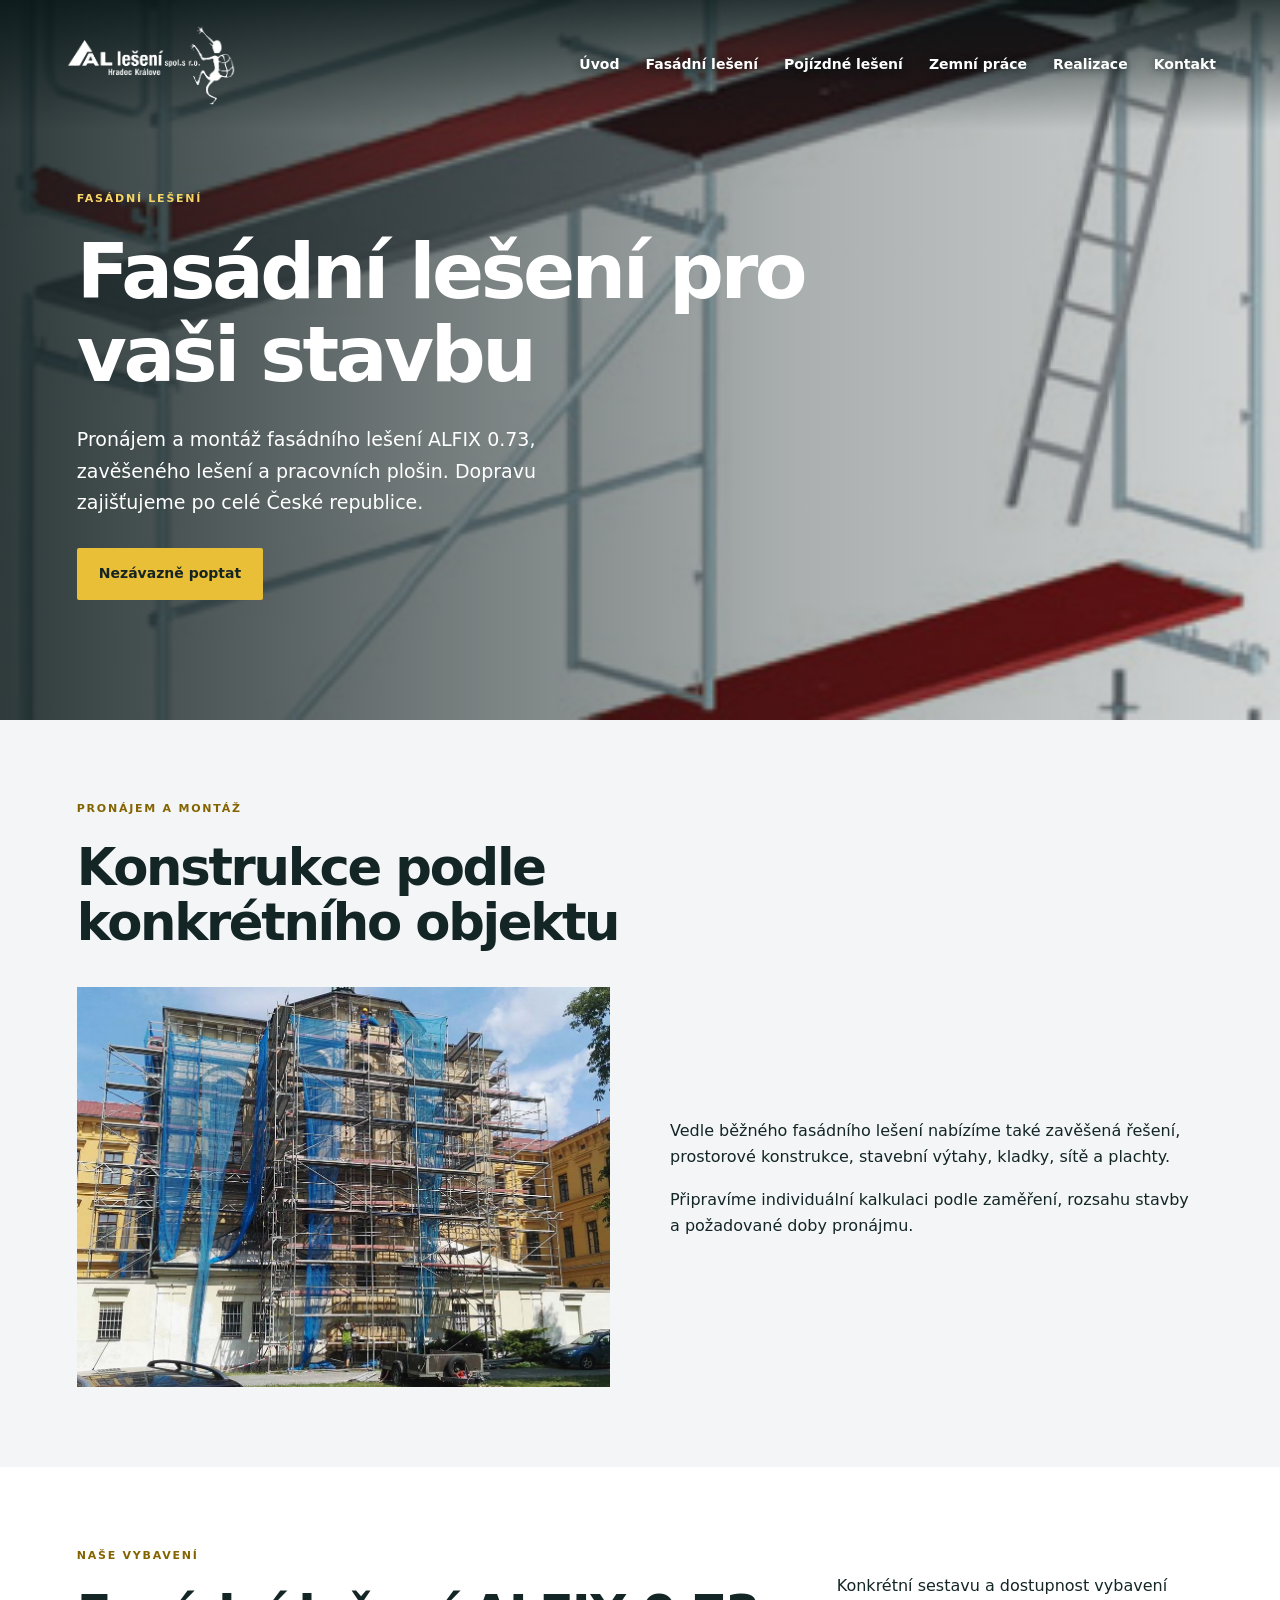
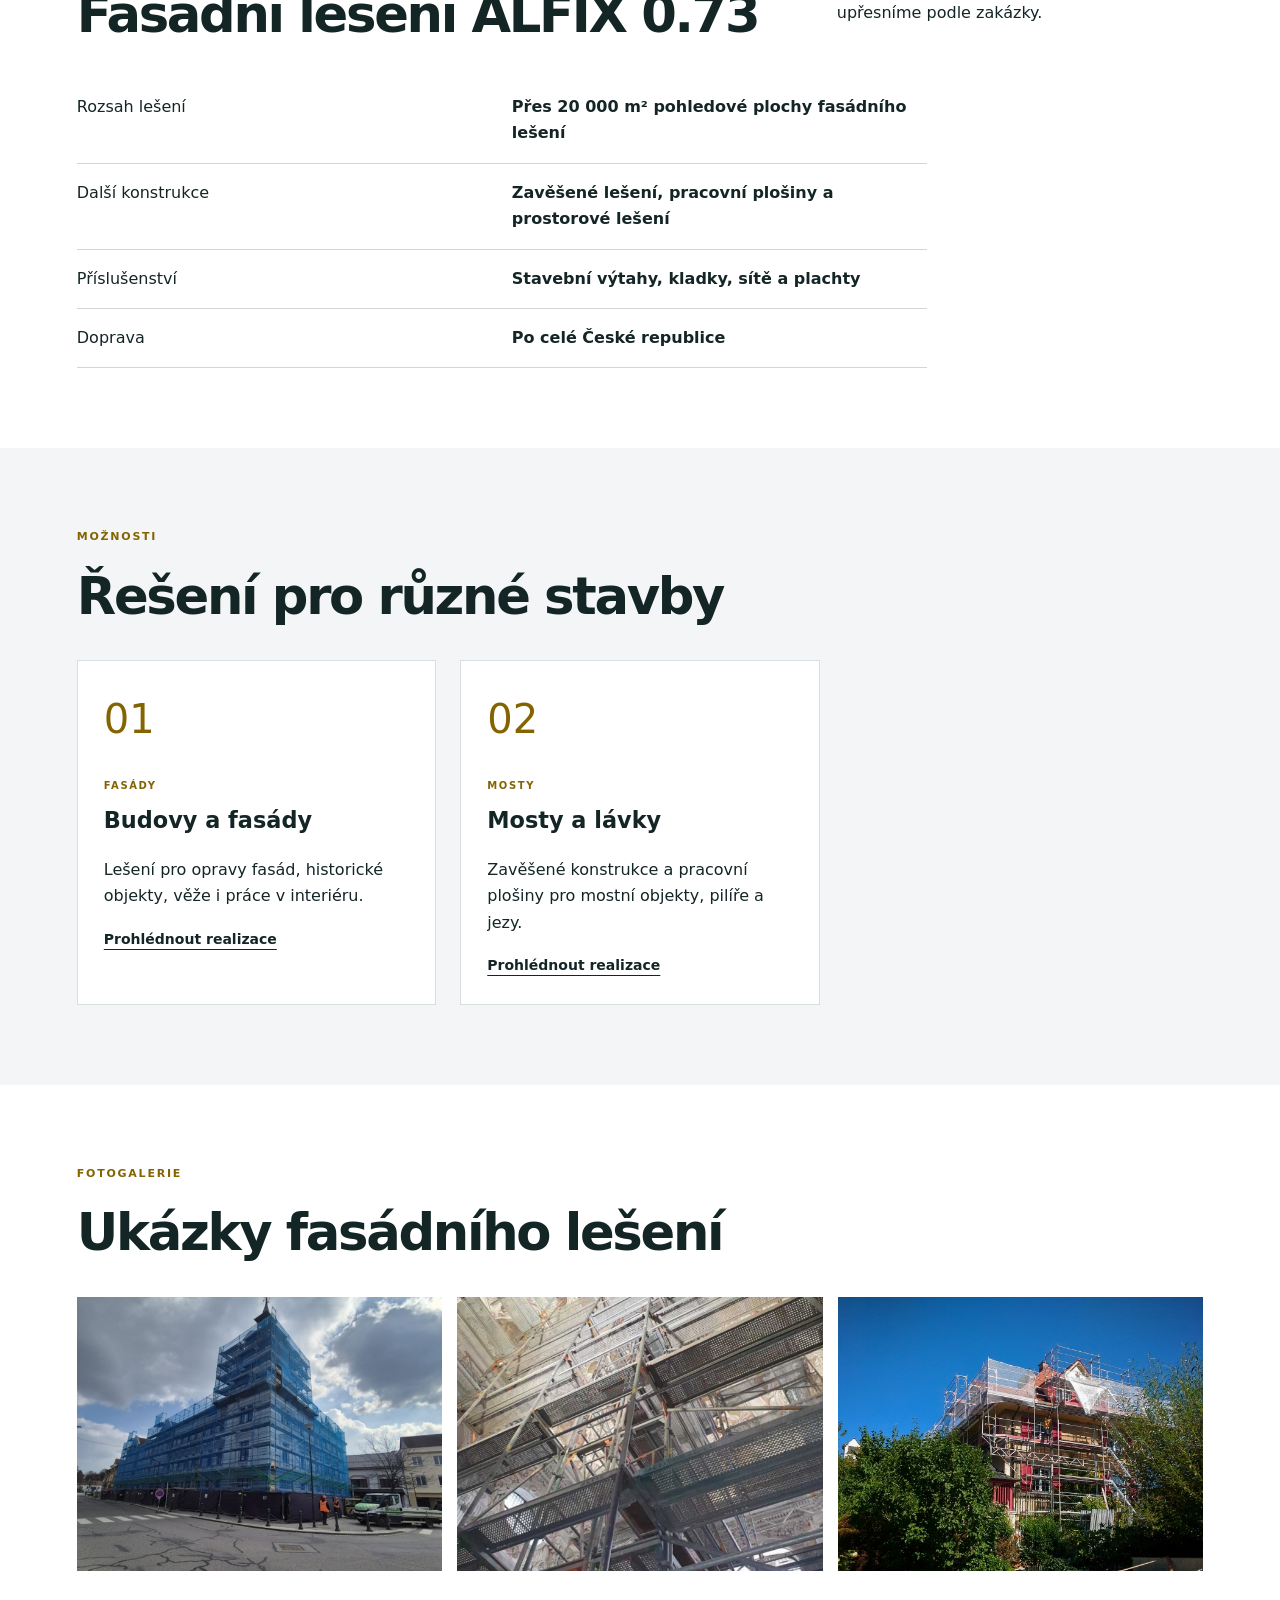
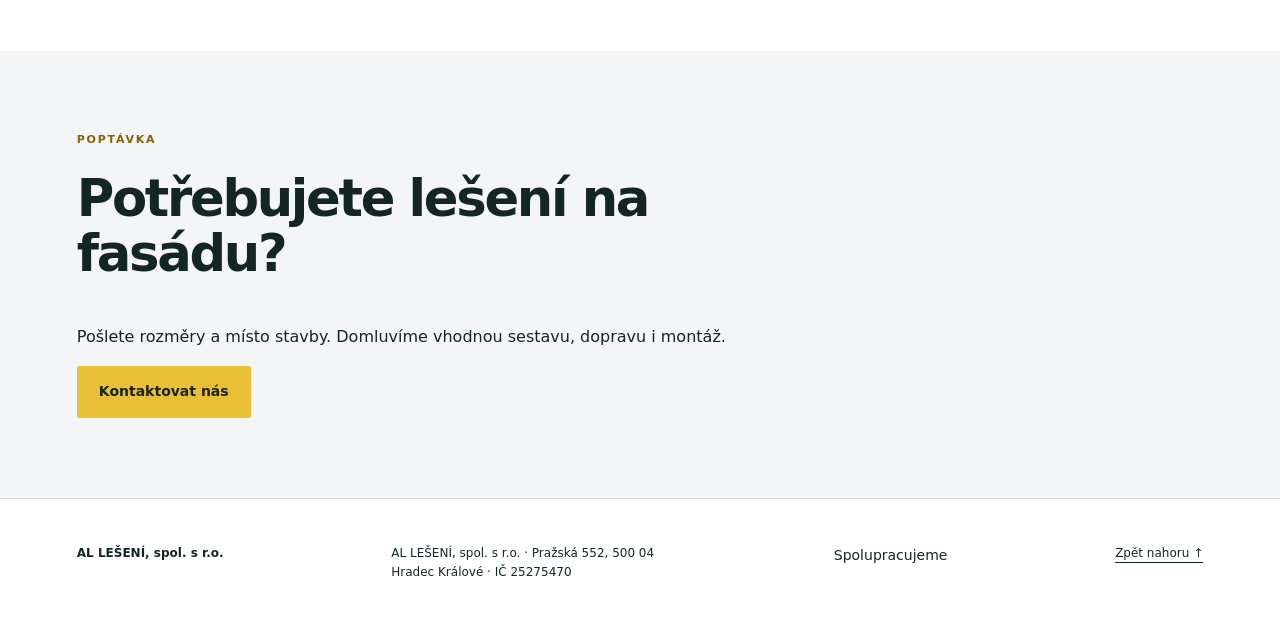
==== commit 164f14c8: "Remove old-site references and video toggle" ====
--- a/fasadni-leseni/index.html
+++ b/fasadni-leseni/index.html
@@ -1 +1 @@
-<!doctype html><html lang="cs" id="top"><head><meta charset="utf-8"><meta name="viewport" content="width=device-width, initial-scale=1"><title>Fasádní lešení | AL LEŠENÍ, spol. s r.o.</title><meta name="description" content="Informace o fasádním lešení a kontakt na AL LEŠENÍ."><meta name="theme-color" content="#e8bf36"><meta name="robots" content="noindex,nofollow"><link rel="canonical" href="https://al-leseni.seb-dev.cloud/fasadni-leseni/"><meta property="og:title" content="Fasádní lešení"><meta property="og:description" content="Informace o fasádním lešení a kontakt na AL LEŠENÍ."><meta property="og:type" content="website"><meta property="og:url" content="https://al-leseni.seb-dev.cloud/fasadni-leseni/"><link rel="stylesheet" href="../assets/site.css?v=20261030-cards"><style>:root{--accent:#e8bf36;--ink:#142526;--paper:#ffffff;--display:system-ui,sans-serif}</style><script type="module" src="../assets/site.js?v=20261030-white"></script></head><body><a class="skip" href="#main">Přejít na obsah</a><header class="header"><a class="brand" href="../"><img src="../assets/al/logo.png" alt="AL LEŠENÍ, spol. s r.o."></a><button type="button" class="menu-toggle" aria-expanded="false" aria-controls="navigation" hidden>Menu</button><nav id="navigation" aria-label="Hlavní navigace"><a class="nav-link" href="../">Úvod</a><a class="nav-link" href="./">Fasádní lešení</a><a class="nav-link" href="../pojizdne-leseni/">Pojízdné lešení</a><a class="nav-link" href="../zemni-prace/">Zemní práce</a><a class="nav-link" href="../realizace/">Realizace</a><a class="nav-link" href="../kontakt/">Kontakt</a></nav></header><main id="main"><section id="uvod" class="hero hero--split" data-module="hero"><div class="hero-copy"><p class="eyebrow">FASÁDNÍ LEŠENÍ</p><h1>Fasádní lešení pro vaši stavbu</h1><p class="lead">Pronájem a montáž fasádního lešení ALFIX 0.73, zavěšeného lešení a pracovních plošin. Dopravu zajišťujeme po celé České republice.</p><div class="actions"><a class="button" href="../kontakt/">Nezávazně poptat</a></div></div><div class="hero-media"><img src="../assets/al/fasada.jpg" alt="Fasádní lešení na stavbě" fetchpriority="high" decoding="async" width="1200" height="800"></div></section><section id="sluzba" class="section " data-module="split"><div class="section-heading"><div><p class="eyebrow">PRONÁJEM A MONTÁŽ</p><h2>Konstrukce podle konkrétního objektu</h2></div></div><div class="split"><img src="../assets/al/fasada-2.jpg" alt="Fasádní lešení na budově" loading="lazy" decoding="async" width="1200" height="800"><div><p>Vedle běžného fasádního lešení nabízíme také zavěšená řešení, prostorové konstrukce, stavební výtahy, kladky, sítě a plachty.</p><p>Připravíme individuální kalkulaci podle zaměření, rozsahu stavby a požadované doby pronájmu.</p></div></div></section><section id="rozsah" class="section " data-module="specs"><div class="section-heading"><div><p class="eyebrow">Z PŮVODNÍ NABÍDKY</p><h2>Fasádní lešení ALFIX 0.73</h2></div><p>Rozsah a vybavení uvedené na původním webu. Konkrétní sestavu a dostupnost upřesníme podle zakázky.</p></div><dl class="specs"><div><dt>Rozsah lešení</dt><dd>Přes 20 000 m² pohledové plochy fasádního lešení</dd></div><div><dt>Další konstrukce</dt><dd>Zavěšené lešení, pracovní plošiny a prostorové lešení</dd></div><div><dt>Příslušenství</dt><dd>Stavební výtahy, kladky, sítě a plachty</dd></div><div><dt>Doprava</dt><dd>Po celé České republice</dd></div></dl></section><section id="typy" class="section collection" data-module="cards"><div class="section-heading"><div><p class="eyebrow">MOŽNOSTI</p><h2>Řešení pro různé stavby</h2></div></div><div class="cards"><article class="card" data-card data-category="FASÁDY" data-search="Budovy a fasády Lešení pro opravy fasád, historické objekty, věže i práce v interiéru. FASÁDY"><span class="card-number">01</span><div class="card-copy"><p class="eyebrow">FASÁDY</p><h3>Budovy a fasády</h3><p>Lešení pro opravy fasád, historické objekty, věže i práce v interiéru.</p><a class="text-link" href="../realizace/budovy/">Prohlédnout realizace</a></div></article><article class="card" data-card data-category="MOSTY" data-search="Mosty a lávky Zavěšené konstrukce a pracovní plošiny pro mostní objekty, pilíře a jezy. MOSTY"><span class="card-number">02</span><div class="card-copy"><p class="eyebrow">MOSTY</p><h3>Mosty a lávky</h3><p>Zavěšené konstrukce a pracovní plošiny pro mostní objekty, pilíře a jezy.</p><a class="text-link" href="../realizace/mosty/">Prohlédnout realizace</a></div></article></div></section><section id="ukazky" class="section " data-module="gallery"><div class="section-heading"><div><p class="eyebrow">FOTOGALERIE</p><h2>Ukázky fasádního lešení</h2></div></div><div class="gallery" data-gallery><a href="../assets/al/budova-chocen.jpeg" data-photo><img src="../assets/al/budova-chocen.jpeg" alt="Lešení u radnice v Chocni" loading="lazy" decoding="async" width="1200" height="800"></a><a href="../assets/al/budova-interier.jpg" data-photo><img src="../assets/al/budova-interier.jpg" alt="Lešení v interiéru" loading="lazy" decoding="async" width="1200" height="800"></a><a href="../assets/al/budova-zurich.jpg" data-photo><img src="../assets/al/budova-zurich.jpg" alt="Lešení na vile v Zürichu" loading="lazy" decoding="async" width="1200" height="800"></a><dialog aria-label="Ukázky fasádního lešení"><div class="dialog-tools"><button type="button" data-close>Zavřít ×</button><button type="button" data-prev aria-label="Předchozí fotografie">←</button><button type="button" data-next aria-label="Další fotografie">→</button><span data-position role="status"></span></div><img data-large alt=""></dialog></div></section><section class="cta section" id="poptavka" data-module="cta"><p class="eyebrow">POPTÁVKA</p><h2>Potřebujete lešení na fasádu?</h2><p>Pošlete rozměry a místo stavby. Domluvíme vhodnou sestavu, dopravu i montáž.</p><a class="button" href="../kontakt/">Kontaktovat nás</a></section></main><footer class="footer"><strong>AL LEŠENÍ, spol. s r.o.</strong><p>AL LEŠENÍ, spol. s r.o. · Pražská 552, 500 04 Hradec Králové · IČ 25275470</p><div><a class="nav-link" href="../spolupracujeme/">Spolupracujeme</a></div><a href="#top">Zpět nahoru ↑</a></footer></body></html>+<!doctype html><html lang="cs" id="top"><head><meta charset="utf-8"><meta name="viewport" content="width=device-width, initial-scale=1"><title>Fasádní lešení | AL LEŠENÍ, spol. s r.o.</title><meta name="description" content="Informace o fasádním lešení a kontakt na AL LEŠENÍ."><meta name="theme-color" content="#e8bf36"><meta name="robots" content="noindex,nofollow"><link rel="canonical" href="https://al-leseni.seb-dev.cloud/fasadni-leseni/"><meta property="og:title" content="Fasádní lešení"><meta property="og:description" content="Informace o fasádním lešení a kontakt na AL LEŠENÍ."><meta property="og:type" content="website"><meta property="og:url" content="https://al-leseni.seb-dev.cloud/fasadni-leseni/"><link rel="stylesheet" href="../assets/site.css?v=20261030-cards"><style>:root{--accent:#e8bf36;--ink:#142526;--paper:#ffffff;--display:system-ui,sans-serif}</style><script type="module" src="../assets/site.js?v=20261030-clean"></script></head><body><a class="skip" href="#main">Přejít na obsah</a><header class="header"><a class="brand" href="../"><img src="../assets/al/logo.png" alt="AL LEŠENÍ, spol. s r.o."></a><button type="button" class="menu-toggle" aria-expanded="false" aria-controls="navigation" hidden>Menu</button><nav id="navigation" aria-label="Hlavní navigace"><a class="nav-link" href="../">Úvod</a><a class="nav-link" href="./">Fasádní lešení</a><a class="nav-link" href="../pojizdne-leseni/">Pojízdné lešení</a><a class="nav-link" href="../zemni-prace/">Zemní práce</a><a class="nav-link" href="../realizace/">Realizace</a><a class="nav-link" href="../kontakt/">Kontakt</a></nav></header><main id="main"><section id="uvod" class="hero hero--split" data-module="hero"><div class="hero-copy"><p class="eyebrow">FASÁDNÍ LEŠENÍ</p><h1>Fasádní lešení pro vaši stavbu</h1><p class="lead">Pronájem a montáž fasádního lešení ALFIX 0.73, zavěšeného lešení a pracovních plošin. Dopravu zajišťujeme po celé České republice.</p><div class="actions"><a class="button" href="../kontakt/">Nezávazně poptat</a></div></div><div class="hero-media"><img src="../assets/al/fasada.jpg" alt="Fasádní lešení na stavbě" fetchpriority="high" decoding="async" width="1200" height="800"></div></section><section id="sluzba" class="section " data-module="split"><div class="section-heading"><div><p class="eyebrow">PRONÁJEM A MONTÁŽ</p><h2>Konstrukce podle konkrétního objektu</h2></div></div><div class="split"><img src="../assets/al/fasada-2.jpg" alt="Fasádní lešení na budově" loading="lazy" decoding="async" width="1200" height="800"><div><p>Vedle běžného fasádního lešení nabízíme také zavěšená řešení, prostorové konstrukce, stavební výtahy, kladky, sítě a plachty.</p><p>Připravíme individuální kalkulaci podle zaměření, rozsahu stavby a požadované doby pronájmu.</p></div></div></section><section id="rozsah" class="section " data-module="specs"><div class="section-heading"><div><p class="eyebrow">NAŠE VYBAVENÍ</p><h2>Fasádní lešení ALFIX 0.73</h2></div><p>Konkrétní sestavu a dostupnost vybavení upřesníme podle zakázky.</p></div><dl class="specs"><div><dt>Rozsah lešení</dt><dd>Přes 20 000 m² pohledové plochy fasádního lešení</dd></div><div><dt>Další konstrukce</dt><dd>Zavěšené lešení, pracovní plošiny a prostorové lešení</dd></div><div><dt>Příslušenství</dt><dd>Stavební výtahy, kladky, sítě a plachty</dd></div><div><dt>Doprava</dt><dd>Po celé České republice</dd></div></dl></section><section id="typy" class="section collection" data-module="cards"><div class="section-heading"><div><p class="eyebrow">MOŽNOSTI</p><h2>Řešení pro různé stavby</h2></div></div><div class="cards"><article class="card" data-card data-category="FASÁDY" data-search="Budovy a fasády Lešení pro opravy fasád, historické objekty, věže i práce v interiéru. FASÁDY"><span class="card-number">01</span><div class="card-copy"><p class="eyebrow">FASÁDY</p><h3>Budovy a fasády</h3><p>Lešení pro opravy fasád, historické objekty, věže i práce v interiéru.</p><a class="text-link" href="../realizace/budovy/">Prohlédnout realizace</a></div></article><article class="card" data-card data-category="MOSTY" data-search="Mosty a lávky Zavěšené konstrukce a pracovní plošiny pro mostní objekty, pilíře a jezy. MOSTY"><span class="card-number">02</span><div class="card-copy"><p class="eyebrow">MOSTY</p><h3>Mosty a lávky</h3><p>Zavěšené konstrukce a pracovní plošiny pro mostní objekty, pilíře a jezy.</p><a class="text-link" href="../realizace/mosty/">Prohlédnout realizace</a></div></article></div></section><section id="ukazky" class="section " data-module="gallery"><div class="section-heading"><div><p class="eyebrow">FOTOGALERIE</p><h2>Ukázky fasádního lešení</h2></div></div><div class="gallery" data-gallery><a href="../assets/al/budova-chocen.jpeg" data-photo><img src="../assets/al/budova-chocen.jpeg" alt="Lešení u radnice v Chocni" loading="lazy" decoding="async" width="1200" height="800"></a><a href="../assets/al/budova-interier.jpg" data-photo><img src="../assets/al/budova-interier.jpg" alt="Lešení v interiéru" loading="lazy" decoding="async" width="1200" height="800"></a><a href="../assets/al/budova-zurich.jpg" data-photo><img src="../assets/al/budova-zurich.jpg" alt="Lešení na vile v Zürichu" loading="lazy" decoding="async" width="1200" height="800"></a><dialog aria-label="Ukázky fasádního lešení"><div class="dialog-tools"><button type="button" data-close>Zavřít ×</button><button type="button" data-prev aria-label="Předchozí fotografie">←</button><button type="button" data-next aria-label="Další fotografie">→</button><span data-position role="status"></span></div><img data-large alt=""></dialog></div></section><section class="cta section" id="poptavka" data-module="cta"><p class="eyebrow">POPTÁVKA</p><h2>Potřebujete lešení na fasádu?</h2><p>Pošlete rozměry a místo stavby. Domluvíme vhodnou sestavu, dopravu i montáž.</p><a class="button" href="../kontakt/">Kontaktovat nás</a></section></main><footer class="footer"><strong>AL LEŠENÍ, spol. s r.o.</strong><p>AL LEŠENÍ, spol. s r.o. · Pražská 552, 500 04 Hradec Králové · IČ 25275470</p><div><a class="nav-link" href="../spolupracujeme/">Spolupracujeme</a></div><a href="#top">Zpět nahoru ↑</a></footer></body></html>
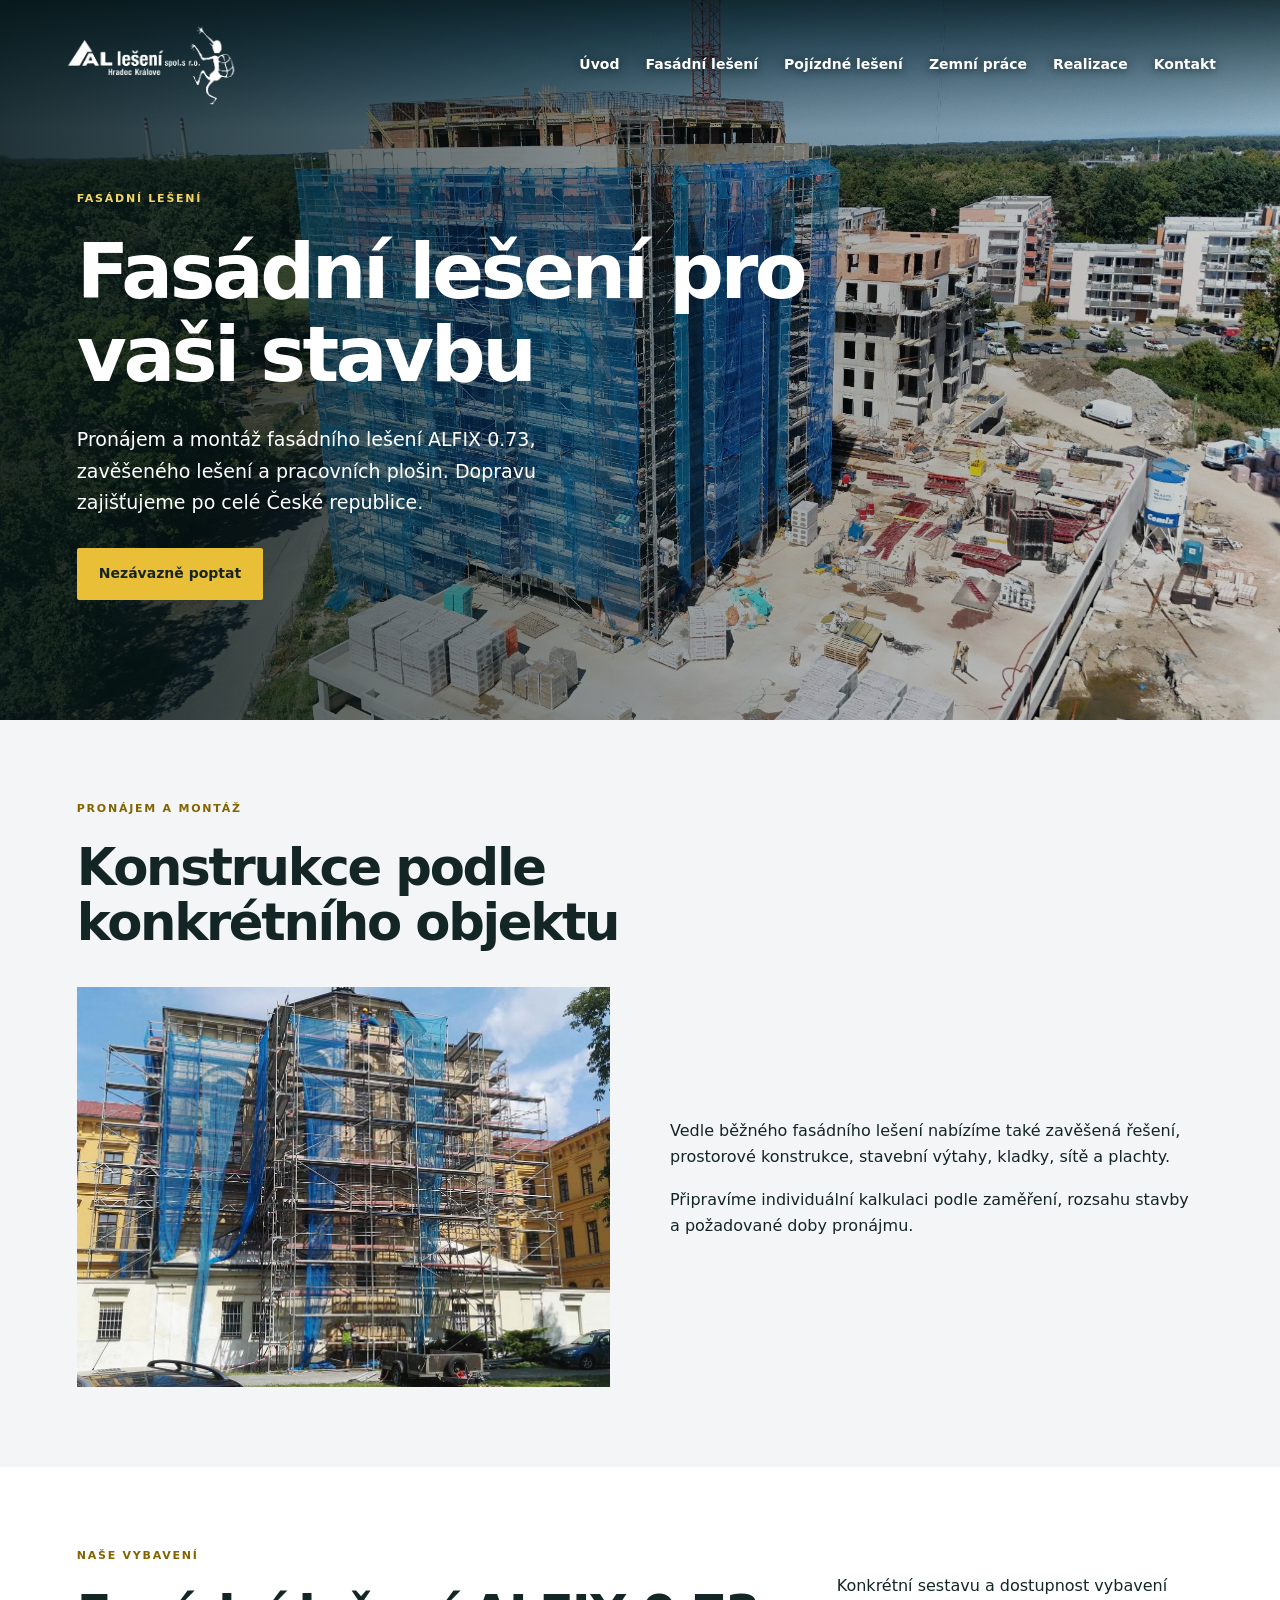
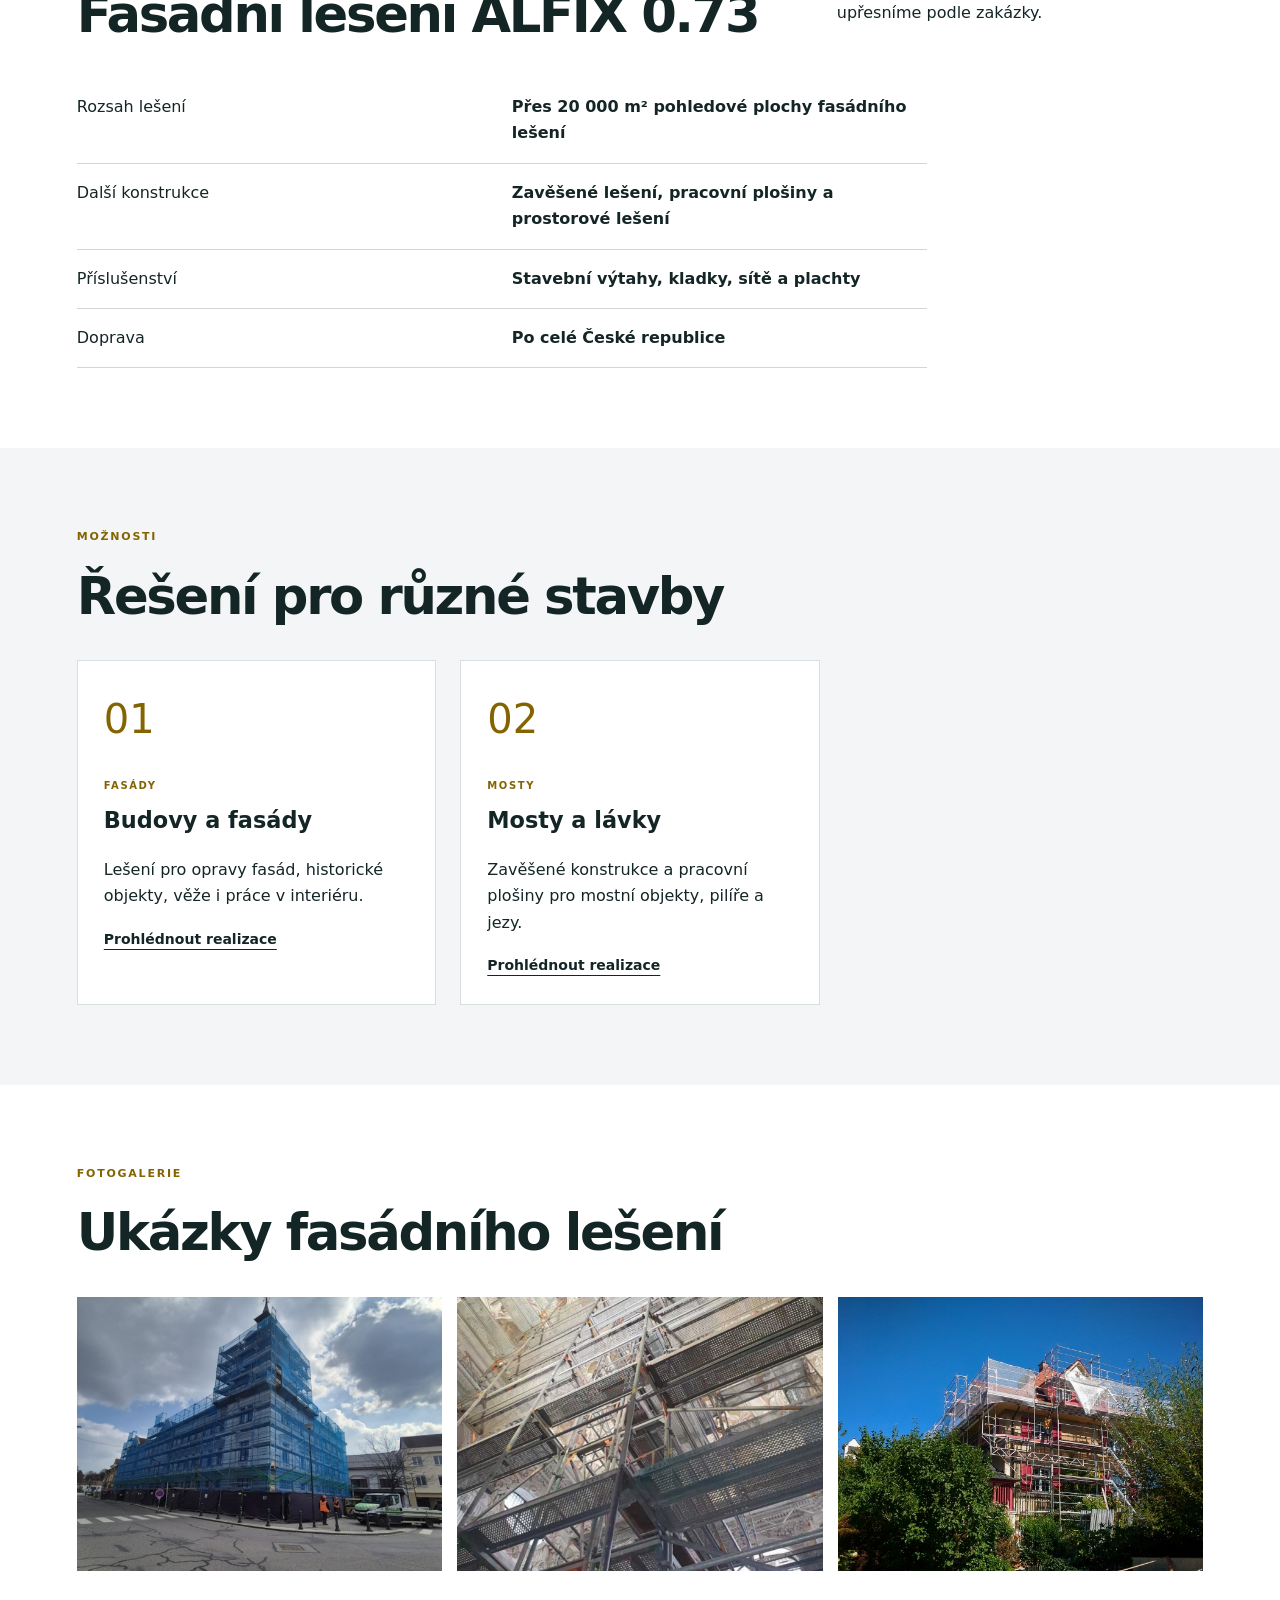
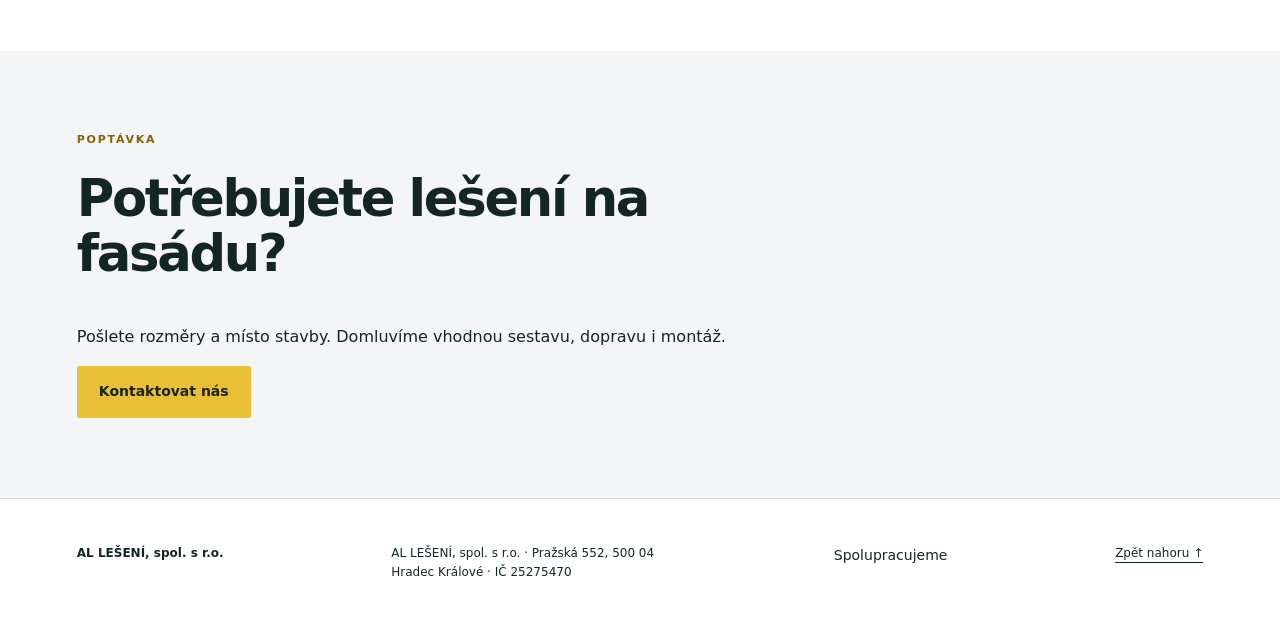
==== commit 7bccc85a: "Replace facade page hero with supplied drone photo" ====
--- a/fasadni-leseni/index.html
+++ b/fasadni-leseni/index.html
@@ -1 +1 @@
-<!doctype html><html lang="cs" id="top"><head><meta charset="utf-8"><meta name="viewport" content="width=device-width, initial-scale=1"><title>Fasádní lešení | AL LEŠENÍ, spol. s r.o.</title><meta name="description" content="Informace o fasádním lešení a kontakt na AL LEŠENÍ."><meta name="theme-color" content="#e8bf36"><meta name="robots" content="noindex,nofollow"><link rel="canonical" href="https://al-leseni.seb-dev.cloud/fasadni-leseni/"><meta property="og:title" content="Fasádní lešení"><meta property="og:description" content="Informace o fasádním lešení a kontakt na AL LEŠENÍ."><meta property="og:type" content="website"><meta property="og:url" content="https://al-leseni.seb-dev.cloud/fasadni-leseni/"><link rel="stylesheet" href="../assets/site.css?v=20261030-cards"><style>:root{--accent:#e8bf36;--ink:#142526;--paper:#ffffff;--display:system-ui,sans-serif}</style><script type="module" src="../assets/site.js?v=20261030-clean"></script></head><body><a class="skip" href="#main">Přejít na obsah</a><header class="header"><a class="brand" href="../"><img src="../assets/al/logo.png" alt="AL LEŠENÍ, spol. s r.o."></a><button type="button" class="menu-toggle" aria-expanded="false" aria-controls="navigation" hidden>Menu</button><nav id="navigation" aria-label="Hlavní navigace"><a class="nav-link" href="../">Úvod</a><a class="nav-link" href="./">Fasádní lešení</a><a class="nav-link" href="../pojizdne-leseni/">Pojízdné lešení</a><a class="nav-link" href="../zemni-prace/">Zemní práce</a><a class="nav-link" href="../realizace/">Realizace</a><a class="nav-link" href="../kontakt/">Kontakt</a></nav></header><main id="main"><section id="uvod" class="hero hero--split" data-module="hero"><div class="hero-copy"><p class="eyebrow">FASÁDNÍ LEŠENÍ</p><h1>Fasádní lešení pro vaši stavbu</h1><p class="lead">Pronájem a montáž fasádního lešení ALFIX 0.73, zavěšeného lešení a pracovních plošin. Dopravu zajišťujeme po celé České republice.</p><div class="actions"><a class="button" href="../kontakt/">Nezávazně poptat</a></div></div><div class="hero-media"><img src="../assets/al/fasada.jpg" alt="Fasádní lešení na stavbě" fetchpriority="high" decoding="async" width="1200" height="800"></div></section><section id="sluzba" class="section " data-module="split"><div class="section-heading"><div><p class="eyebrow">PRONÁJEM A MONTÁŽ</p><h2>Konstrukce podle konkrétního objektu</h2></div></div><div class="split"><img src="../assets/al/fasada-2.jpg" alt="Fasádní lešení na budově" loading="lazy" decoding="async" width="1200" height="800"><div><p>Vedle běžného fasádního lešení nabízíme také zavěšená řešení, prostorové konstrukce, stavební výtahy, kladky, sítě a plachty.</p><p>Připravíme individuální kalkulaci podle zaměření, rozsahu stavby a požadované doby pronájmu.</p></div></div></section><section id="rozsah" class="section " data-module="specs"><div class="section-heading"><div><p class="eyebrow">NAŠE VYBAVENÍ</p><h2>Fasádní lešení ALFIX 0.73</h2></div><p>Konkrétní sestavu a dostupnost vybavení upřesníme podle zakázky.</p></div><dl class="specs"><div><dt>Rozsah lešení</dt><dd>Přes 20 000 m² pohledové plochy fasádního lešení</dd></div><div><dt>Další konstrukce</dt><dd>Zavěšené lešení, pracovní plošiny a prostorové lešení</dd></div><div><dt>Příslušenství</dt><dd>Stavební výtahy, kladky, sítě a plachty</dd></div><div><dt>Doprava</dt><dd>Po celé České republice</dd></div></dl></section><section id="typy" class="section collection" data-module="cards"><div class="section-heading"><div><p class="eyebrow">MOŽNOSTI</p><h2>Řešení pro různé stavby</h2></div></div><div class="cards"><article class="card" data-card data-category="FASÁDY" data-search="Budovy a fasády Lešení pro opravy fasád, historické objekty, věže i práce v interiéru. FASÁDY"><span class="card-number">01</span><div class="card-copy"><p class="eyebrow">FASÁDY</p><h3>Budovy a fasády</h3><p>Lešení pro opravy fasád, historické objekty, věže i práce v interiéru.</p><a class="text-link" href="../realizace/budovy/">Prohlédnout realizace</a></div></article><article class="card" data-card data-category="MOSTY" data-search="Mosty a lávky Zavěšené konstrukce a pracovní plošiny pro mostní objekty, pilíře a jezy. MOSTY"><span class="card-number">02</span><div class="card-copy"><p class="eyebrow">MOSTY</p><h3>Mosty a lávky</h3><p>Zavěšené konstrukce a pracovní plošiny pro mostní objekty, pilíře a jezy.</p><a class="text-link" href="../realizace/mosty/">Prohlédnout realizace</a></div></article></div></section><section id="ukazky" class="section " data-module="gallery"><div class="section-heading"><div><p class="eyebrow">FOTOGALERIE</p><h2>Ukázky fasádního lešení</h2></div></div><div class="gallery" data-gallery><a href="../assets/al/budova-chocen.jpeg" data-photo><img src="../assets/al/budova-chocen.jpeg" alt="Lešení u radnice v Chocni" loading="lazy" decoding="async" width="1200" height="800"></a><a href="../assets/al/budova-interier.jpg" data-photo><img src="../assets/al/budova-interier.jpg" alt="Lešení v interiéru" loading="lazy" decoding="async" width="1200" height="800"></a><a href="../assets/al/budova-zurich.jpg" data-photo><img src="../assets/al/budova-zurich.jpg" alt="Lešení na vile v Zürichu" loading="lazy" decoding="async" width="1200" height="800"></a><dialog aria-label="Ukázky fasádního lešení"><div class="dialog-tools"><button type="button" data-close>Zavřít ×</button><button type="button" data-prev aria-label="Předchozí fotografie">←</button><button type="button" data-next aria-label="Další fotografie">→</button><span data-position role="status"></span></div><img data-large alt=""></dialog></div></section><section class="cta section" id="poptavka" data-module="cta"><p class="eyebrow">POPTÁVKA</p><h2>Potřebujete lešení na fasádu?</h2><p>Pošlete rozměry a místo stavby. Domluvíme vhodnou sestavu, dopravu i montáž.</p><a class="button" href="../kontakt/">Kontaktovat nás</a></section></main><footer class="footer"><strong>AL LEŠENÍ, spol. s r.o.</strong><p>AL LEŠENÍ, spol. s r.o. · Pražská 552, 500 04 Hradec Králové · IČ 25275470</p><div><a class="nav-link" href="../spolupracujeme/">Spolupracujeme</a></div><a href="#top">Zpět nahoru ↑</a></footer></body></html>+<!doctype html><html lang="cs" id="top"><head><meta charset="utf-8"><meta name="viewport" content="width=device-width, initial-scale=1"><title>Fasádní lešení | AL LEŠENÍ, spol. s r.o.</title><meta name="description" content="Informace o fasádním lešení a kontakt na AL LEŠENÍ."><meta name="theme-color" content="#e8bf36"><meta name="robots" content="noindex,nofollow"><link rel="canonical" href="https://al-leseni.seb-dev.cloud/fasadni-leseni/"><meta property="og:title" content="Fasádní lešení"><meta property="og:description" content="Informace o fasádním lešení a kontakt na AL LEŠENÍ."><meta property="og:type" content="website"><meta property="og:url" content="https://al-leseni.seb-dev.cloud/fasadni-leseni/"><link rel="stylesheet" href="../assets/site.css?v=20261030-cards"><style>:root{--accent:#e8bf36;--ink:#142526;--paper:#ffffff;--display:system-ui,sans-serif}</style><script type="module" src="../assets/site.js?v=20261030-clean"></script></head><body><a class="skip" href="#main">Přejít na obsah</a><header class="header"><a class="brand" href="../"><img src="../assets/al/logo.png" alt="AL LEŠENÍ, spol. s r.o."></a><button type="button" class="menu-toggle" aria-expanded="false" aria-controls="navigation" hidden>Menu</button><nav id="navigation" aria-label="Hlavní navigace"><a class="nav-link" href="../">Úvod</a><a class="nav-link" href="./">Fasádní lešení</a><a class="nav-link" href="../pojizdne-leseni/">Pojízdné lešení</a><a class="nav-link" href="../zemni-prace/">Zemní práce</a><a class="nav-link" href="../realizace/">Realizace</a><a class="nav-link" href="../kontakt/">Kontakt</a></nav></header><main id="main"><section id="uvod" class="hero hero--split" data-module="hero"><div class="hero-copy"><p class="eyebrow">FASÁDNÍ LEŠENÍ</p><h1>Fasádní lešení pro vaši stavbu</h1><p class="lead">Pronájem a montáž fasádního lešení ALFIX 0.73, zavěšeného lešení a pracovních plošin. Dopravu zajišťujeme po celé České republice.</p><div class="actions"><a class="button" href="../kontakt/">Nezávazně poptat</a></div></div><div class="hero-media"><img src="../assets/al/fasada-hero-drone.jpg" alt="Letecký pohled na fasádní lešení se záchytnými sítěmi u rozestavěné budovy" fetchpriority="high" decoding="async" width="1200" height="800"></div></section><section id="sluzba" class="section " data-module="split"><div class="section-heading"><div><p class="eyebrow">PRONÁJEM A MONTÁŽ</p><h2>Konstrukce podle konkrétního objektu</h2></div></div><div class="split"><img src="../assets/al/fasada-2.jpg" alt="Fasádní lešení na budově" loading="lazy" decoding="async" width="1200" height="800"><div><p>Vedle běžného fasádního lešení nabízíme také zavěšená řešení, prostorové konstrukce, stavební výtahy, kladky, sítě a plachty.</p><p>Připravíme individuální kalkulaci podle zaměření, rozsahu stavby a požadované doby pronájmu.</p></div></div></section><section id="rozsah" class="section " data-module="specs"><div class="section-heading"><div><p class="eyebrow">NAŠE VYBAVENÍ</p><h2>Fasádní lešení ALFIX 0.73</h2></div><p>Konkrétní sestavu a dostupnost vybavení upřesníme podle zakázky.</p></div><dl class="specs"><div><dt>Rozsah lešení</dt><dd>Přes 20 000 m² pohledové plochy fasádního lešení</dd></div><div><dt>Další konstrukce</dt><dd>Zavěšené lešení, pracovní plošiny a prostorové lešení</dd></div><div><dt>Příslušenství</dt><dd>Stavební výtahy, kladky, sítě a plachty</dd></div><div><dt>Doprava</dt><dd>Po celé České republice</dd></div></dl></section><section id="typy" class="section collection" data-module="cards"><div class="section-heading"><div><p class="eyebrow">MOŽNOSTI</p><h2>Řešení pro různé stavby</h2></div></div><div class="cards"><article class="card" data-card data-category="FASÁDY" data-search="Budovy a fasády Lešení pro opravy fasád, historické objekty, věže i práce v interiéru. FASÁDY"><span class="card-number">01</span><div class="card-copy"><p class="eyebrow">FASÁDY</p><h3>Budovy a fasády</h3><p>Lešení pro opravy fasád, historické objekty, věže i práce v interiéru.</p><a class="text-link" href="../realizace/budovy/">Prohlédnout realizace</a></div></article><article class="card" data-card data-category="MOSTY" data-search="Mosty a lávky Zavěšené konstrukce a pracovní plošiny pro mostní objekty, pilíře a jezy. MOSTY"><span class="card-number">02</span><div class="card-copy"><p class="eyebrow">MOSTY</p><h3>Mosty a lávky</h3><p>Zavěšené konstrukce a pracovní plošiny pro mostní objekty, pilíře a jezy.</p><a class="text-link" href="../realizace/mosty/">Prohlédnout realizace</a></div></article></div></section><section id="ukazky" class="section " data-module="gallery"><div class="section-heading"><div><p class="eyebrow">FOTOGALERIE</p><h2>Ukázky fasádního lešení</h2></div></div><div class="gallery" data-gallery><a href="../assets/al/budova-chocen.jpeg" data-photo><img src="../assets/al/budova-chocen.jpeg" alt="Lešení u radnice v Chocni" loading="lazy" decoding="async" width="1200" height="800"></a><a href="../assets/al/budova-interier.jpg" data-photo><img src="../assets/al/budova-interier.jpg" alt="Lešení v interiéru" loading="lazy" decoding="async" width="1200" height="800"></a><a href="../assets/al/budova-zurich.jpg" data-photo><img src="../assets/al/budova-zurich.jpg" alt="Lešení na vile v Zürichu" loading="lazy" decoding="async" width="1200" height="800"></a><dialog aria-label="Ukázky fasádního lešení"><div class="dialog-tools"><button type="button" data-close>Zavřít ×</button><button type="button" data-prev aria-label="Předchozí fotografie">←</button><button type="button" data-next aria-label="Další fotografie">→</button><span data-position role="status"></span></div><img data-large alt=""></dialog></div></section><section class="cta section" id="poptavka" data-module="cta"><p class="eyebrow">POPTÁVKA</p><h2>Potřebujete lešení na fasádu?</h2><p>Pošlete rozměry a místo stavby. Domluvíme vhodnou sestavu, dopravu i montáž.</p><a class="button" href="../kontakt/">Kontaktovat nás</a></section></main><footer class="footer"><strong>AL LEŠENÍ, spol. s r.o.</strong><p>AL LEŠENÍ, spol. s r.o. · Pražská 552, 500 04 Hradec Králové · IČ 25275470</p><div><a class="nav-link" href="../spolupracujeme/">Spolupracujeme</a></div><a href="#top">Zpět nahoru ↑</a></footer></body></html>
